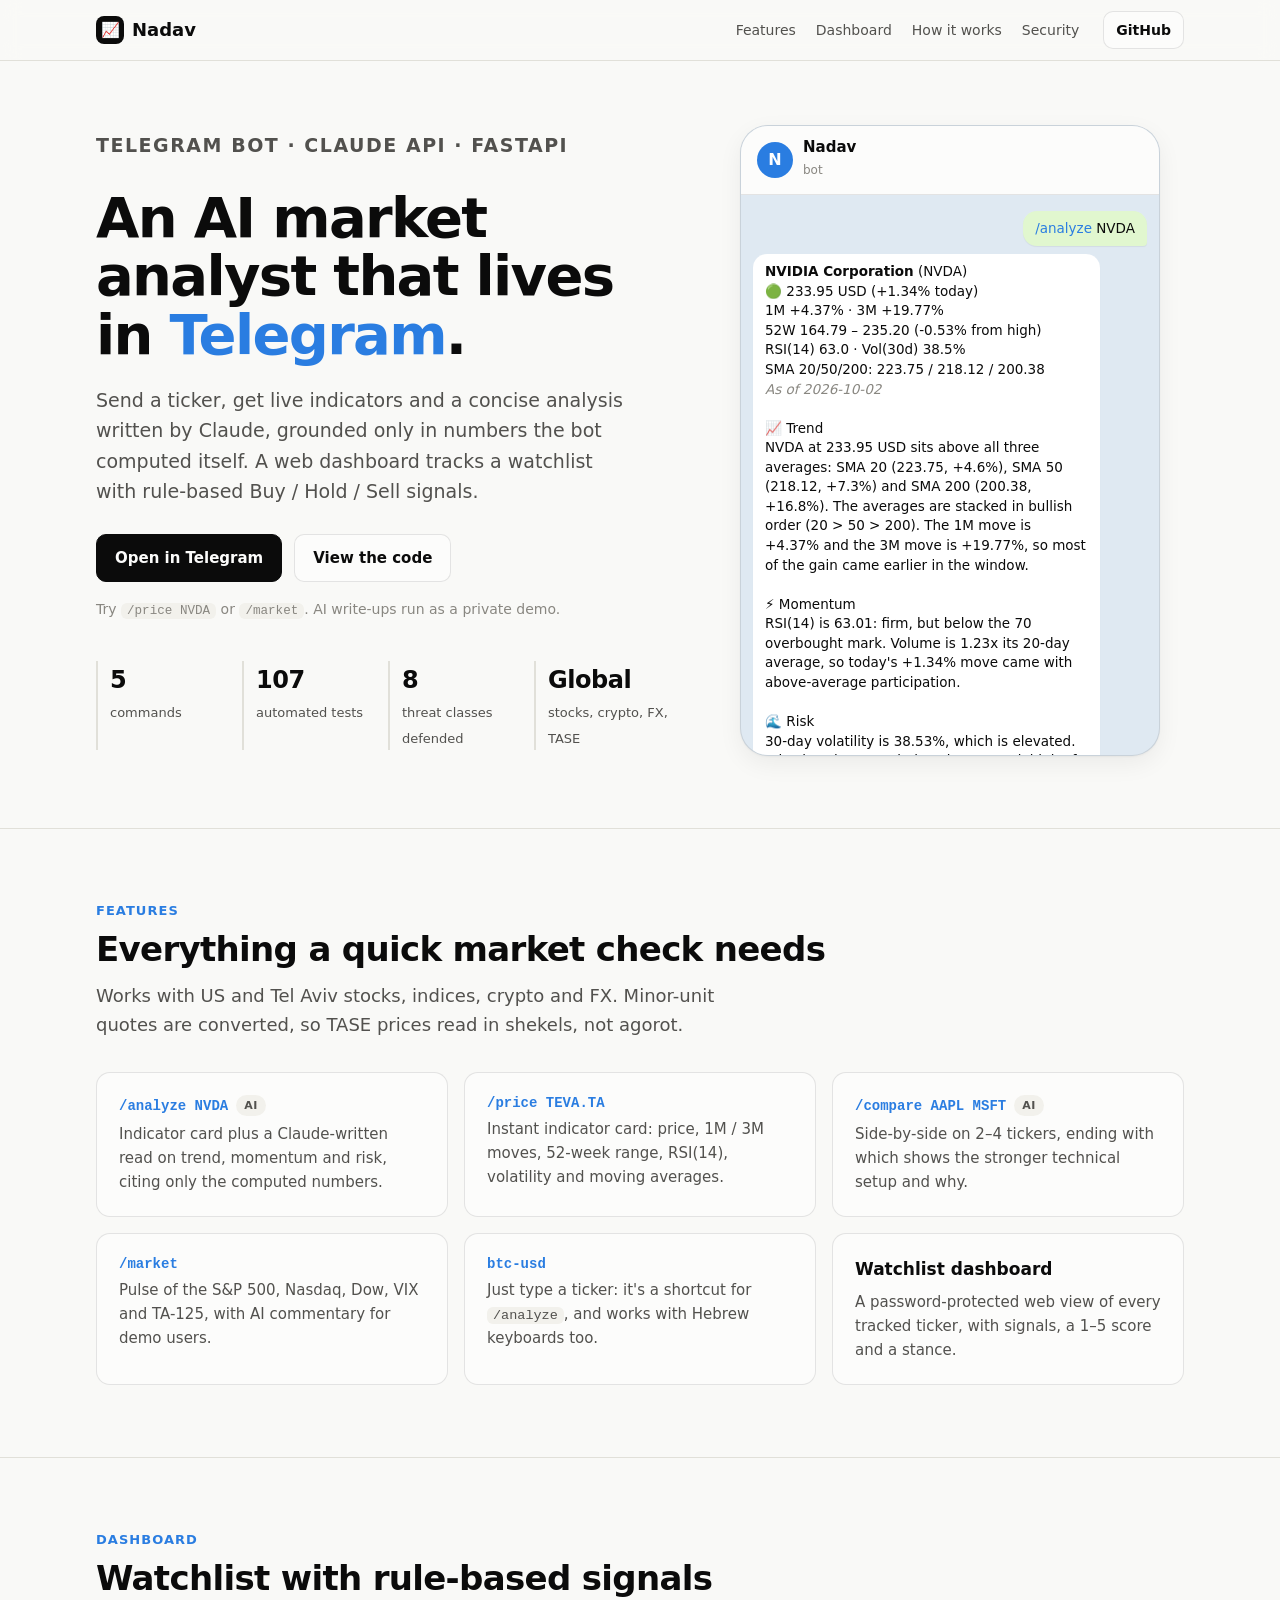
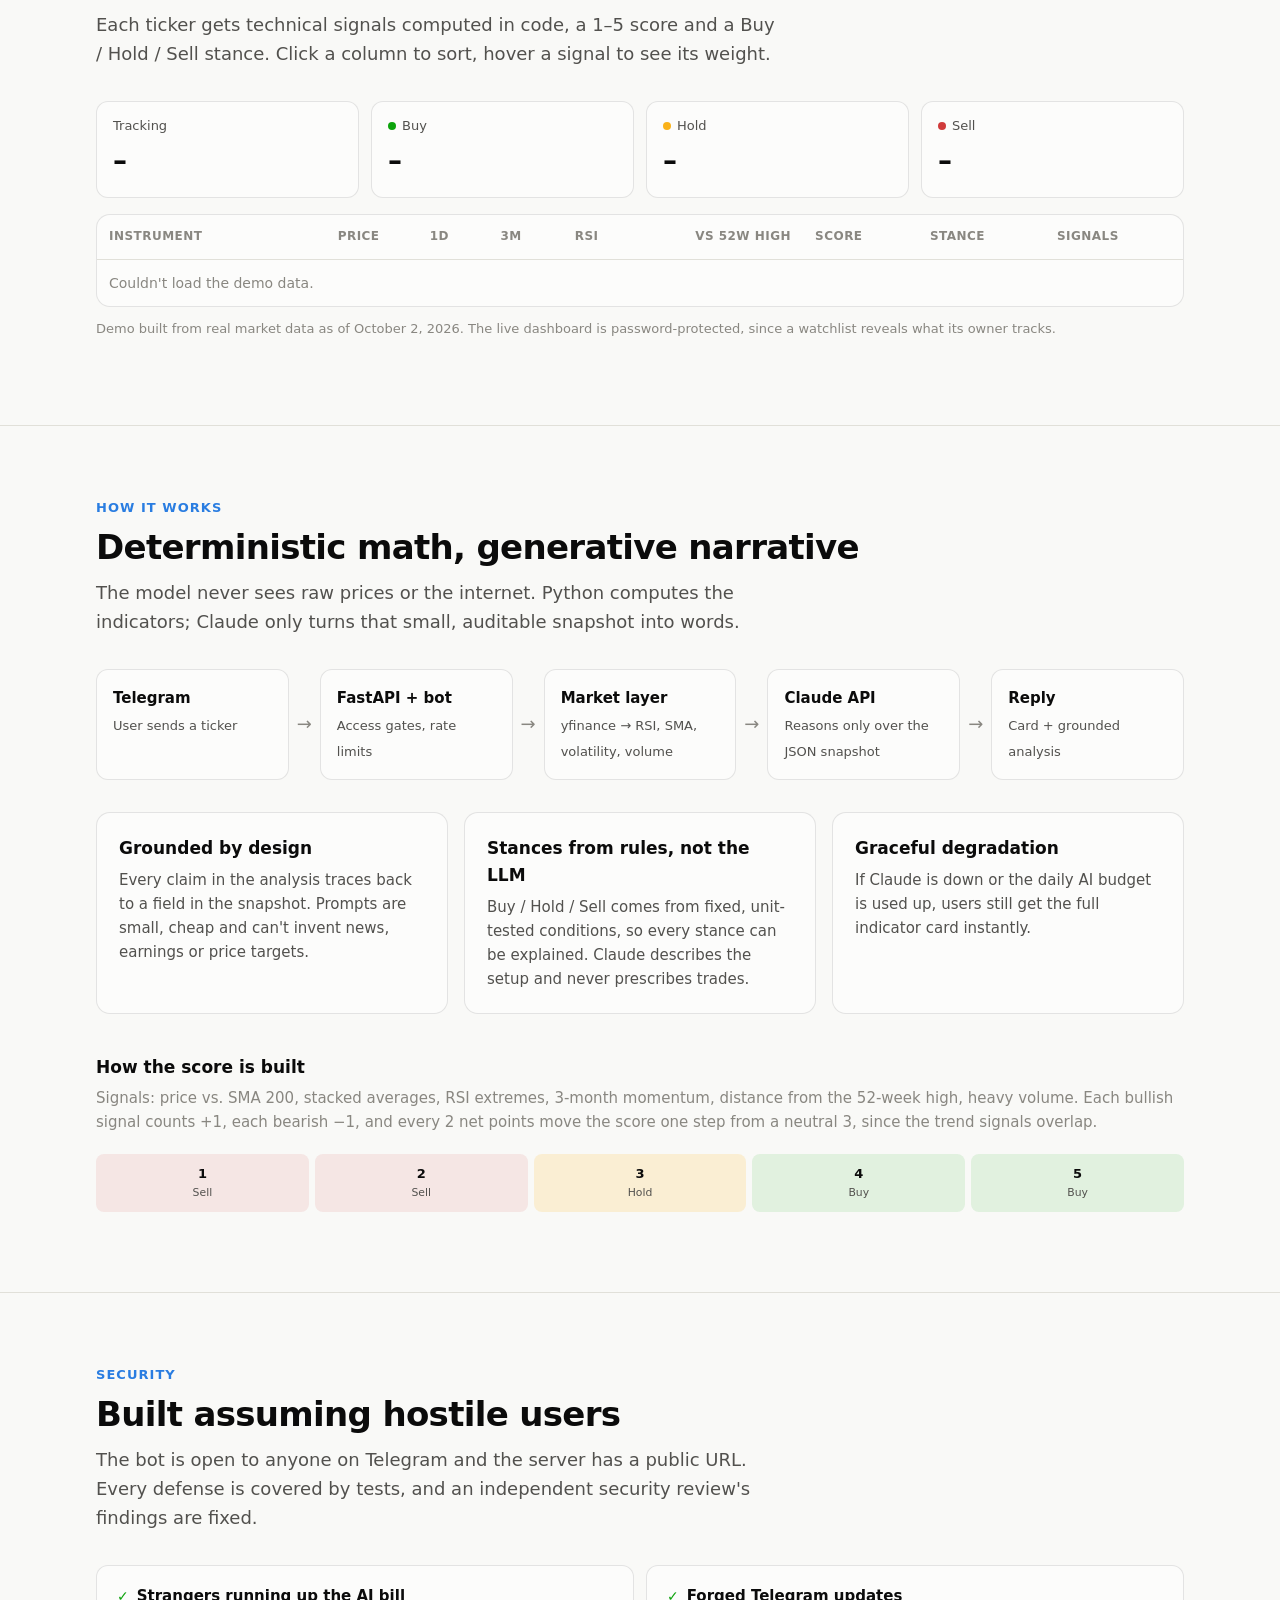
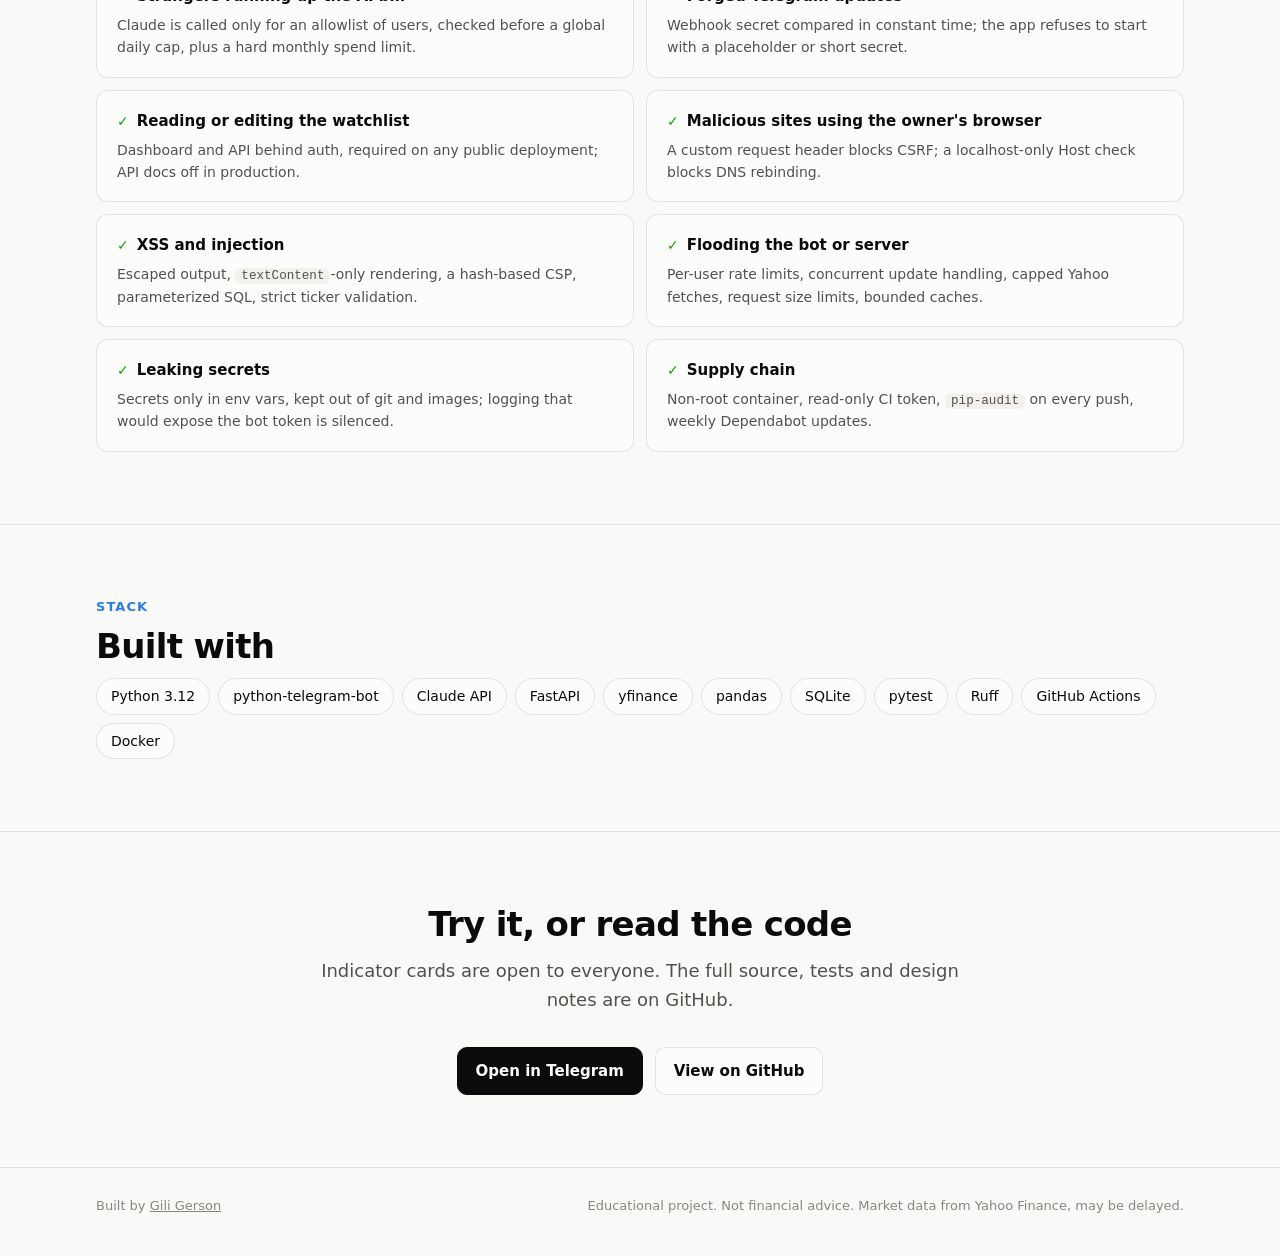
==== site/index.html @ 1cf723af "Add a landing page for Vercel A static one-page site in site/ that presents the bot: what it does, a" ====
<!doctype html>
<html lang="en">
<head>
<meta charset="utf-8">
<meta name="viewport" content="width=device-width, initial-scale=1">
<title>Nadav · AI market analyst in Telegram</title>
<meta name="description" content="A Telegram bot that turns live market data into grounded, Claude-written analysis, with a watchlist dashboard and rule-based technical signals.">
<meta property="og:title" content="Nadav · AI market analyst in Telegram">
<meta property="og:description" content="Live indicators, Claude-written analysis grounded in computed data, and a watchlist dashboard with rule-based signals.">
<meta name="theme-color" content="#0b0b0b">
<link rel="icon" href="data:image/svg+xml,%3Csvg xmlns='http://www.w3.org/2000/svg' viewBox='0 0 32 32'%3E%3Crect width='32' height='32' rx='8' fill='%230b0b0b'/%3E%3Cpath d='M7 21l6-6 4 4 8-9' stroke='%23fff' stroke-width='3' fill='none' stroke-linecap='round' stroke-linejoin='round'/%3E%3C/svg%3E">
<link rel="stylesheet" href="styles.css">
<script src="app.js" defer></script>
</head>
<body>

<nav>
  <div class="wrap">
    <a class="logo" href="#top"><span class="logo-mark" aria-hidden="true">📈</span>Nadav</a>
    <div class="nav-links">
      <a href="#features">Features</a>
      <a href="#dashboard">Dashboard</a>
      <a href="#how">How it works</a>
      <a href="#security">Security</a>
    </div>
    <a class="btn btn-small" href="https://github.com/GiliGerson/nadav-bot">GitHub</a>
  </div>
</nav>

<header class="hero" id="top">
  <div class="wrap">
    <div>
      <p class="eyebrow">Telegram bot · Claude API · FastAPI</p>
      <h1>An AI market analyst that lives in <span>Telegram</span>.</h1>
      <p>Send a ticker, get live indicators and a concise analysis written by Claude, grounded only in numbers the bot computed itself. A web dashboard tracks a watchlist with rule-based Buy / Hold / Sell signals.</p>
      <div class="cta">
        <a class="btn btn-primary" href="https://t.me/NadavFinancialBot">Open in Telegram</a>
        <a class="btn" href="https://github.com/GiliGerson/nadav-bot">View the code</a>
      </div>
      <p class="note">Try <code>/price NVDA</code> or <code>/market</code>. AI write-ups run as a private demo.</p>
      <div class="stats">
        <div class="stat"><b>5</b><span>commands</span></div>
        <div class="stat"><b>107</b><span>automated tests</span></div>
        <div class="stat"><b>8</b><span>threat classes defended</span></div>
        <div class="stat"><b>Global</b><span>stocks, crypto, FX, TASE</span></div>
      </div>
    </div>

    <div class="phone" aria-label="Example conversation with the bot">
      <div class="phone-bar">
        <div class="avatar" aria-hidden="true">N</div>
        <div><b>Nadav</b><small>bot</small></div>
      </div>
      <div class="chat">
        <div class="bubble out"><span class="cmd">/analyze</span> NVDA</div>
        <div class="bubble in"><b>NVIDIA Corporation</b> (NVDA)
🟢 233.95 USD  (+1.34% today)
1M +4.37% · 3M +19.77%
52W 164.79 – 235.20 (-0.53% from high)
RSI(14) 63.0 · Vol(30d) 38.5%
SMA 20/50/200: 223.75 / 218.12 / 200.38
<i>As of 2026-10-02</i>

📈 Trend
NVDA at 233.95 USD sits above all three averages: SMA 20 (223.75, +4.6%), SMA 50 (218.12, +7.3%) and SMA 200 (200.38, +16.8%). The averages are stacked in bullish order (20 &gt; 50 &gt; 200). The 1M move is +4.37% and the 3M move is +19.77%, so most of the gain came earlier in the window.

⚡ Momentum
RSI(14) is 63.01: firm, but below the 70 overbought mark. Volume is 1.23x its 20-day average, so today's +1.34% move came with above-average participation.

🌊 Risk
30-day volatility is 38.53%, which is elevated. Price is only 0.53% below the 52-week high of 235.2 and about 42% above the 52-week low of 164.79.

🧭 Bottom line
A strong, well-supported uptrend trading right at its yearly high, with momentum and volume confirming. Watch the 235.2 52-week high: a close above it on solid volume would extend the trend.

<i>Not financial advice. Data from Yahoo Finance, may be delayed.</i></div>
      </div>
    </div>
  </div>
</header>

<section id="features">
  <div class="wrap">
    <p class="eyebrow">Features</p>
    <h2>Everything a quick market check needs</h2>
    <p class="lede">Works with US and Tel Aviv stocks, indices, crypto and FX. Minor-unit quotes are converted, so TASE prices read in shekels, not agorot.</p>
    <div class="grid">
      <div class="card">
        <h3><span class="cmd">/analyze NVDA</span> <span class="pill">AI</span></h3>
        <p>Indicator card plus a Claude-written read on trend, momentum and risk, citing only the computed numbers.</p>
      </div>
      <div class="card">
        <h3><span class="cmd">/price TEVA.TA</span></h3>
        <p>Instant indicator card: price, 1M / 3M moves, 52-week range, RSI(14), volatility and moving averages.</p>
      </div>
      <div class="card">
        <h3><span class="cmd">/compare AAPL MSFT</span> <span class="pill">AI</span></h3>
        <p>Side-by-side on 2–4 tickers, ending with which shows the stronger technical setup and why.</p>
      </div>
      <div class="card">
        <h3><span class="cmd">/market</span></h3>
        <p>Pulse of the S&amp;P 500, Nasdaq, Dow, VIX and TA-125, with AI commentary for demo users.</p>
      </div>
      <div class="card">
        <h3><span class="cmd">btc-usd</span></h3>
        <p>Just type a ticker: it's a shortcut for <code>/analyze</code>, and works with Hebrew keyboards too.</p>
      </div>
      <div class="card">
        <h3>Watchlist dashboard</h3>
        <p>A password-protected web view of every tracked ticker, with signals, a 1–5 score and a stance.</p>
      </div>
    </div>
  </div>
</section>

<section id="dashboard">
  <div class="wrap">
    <p class="eyebrow">Dashboard</p>
    <h2>Watchlist with rule-based signals</h2>
    <p class="lede">Each ticker gets technical signals computed in code, a 1–5 score and a Buy / Hold / Sell stance. Click a column to sort, hover a signal to see its weight.</p>

    <div class="tiles" aria-label="Summary">
      <div class="tile"><div class="label">Tracking</div><div class="value" id="t-total">–</div></div>
      <div class="tile"><div class="label"><span class="swatch buy"></span>Buy</div><div class="value" id="t-Buy">–</div></div>
      <div class="tile"><div class="label"><span class="swatch hold"></span>Hold</div><div class="value" id="t-Hold">–</div></div>
      <div class="tile"><div class="label"><span class="swatch sell"></span>Sell</div><div class="value" id="t-Sell">–</div></div>
    </div>

    <div class="table-card">
      <div class="scroll">
        <table>
          <thead>
            <tr>
              <th data-sort="name">Instrument<span class="arrow-ind"></span></th>
              <th class="num" data-sort="price">Price<span class="arrow-ind"></span></th>
              <th class="num" data-sort="change_1d_pct">1D<span class="arrow-ind"></span></th>
              <th class="num" data-sort="change_3m_pct">3M<span class="arrow-ind"></span></th>
              <th class="num" data-sort="rsi_14">RSI<span class="arrow-ind"></span></th>
              <th class="num" data-sort="from_52w_high_pct">vs 52W high<span class="arrow-ind"></span></th>
              <th data-sort="score">Score<span class="arrow-ind"></span></th>
              <th data-sort="stance">Stance<span class="arrow-ind"></span></th>
              <th>Signals</th>
            </tr>
          </thead>
          <tbody id="rows"><tr><td colspan="9" class="muted">Loading demo data…</td></tr></tbody>
        </table>
      </div>
    </div>
    <p class="caption">Demo built from real market data as of October 2, 2026. The live dashboard is password-protected, since a watchlist reveals what its owner tracks.</p>
  </div>
</section>

<section id="how">
  <div class="wrap">
    <p class="eyebrow">How it works</p>
    <h2>Deterministic math, generative narrative</h2>
    <p class="lede">The model never sees raw prices or the internet. Python computes the indicators; Claude only turns that small, auditable snapshot into words.</p>

    <div class="flow" aria-label="Request flow">
      <div class="step"><b>Telegram</b><span>User sends a ticker</span></div>
      <div class="arrow" aria-hidden="true">→</div>
      <div class="step"><b>FastAPI + bot</b><span>Access gates, rate limits</span></div>
      <div class="arrow" aria-hidden="true">→</div>
      <div class="step"><b>Market layer</b><span>yfinance → RSI, SMA, volatility, volume</span></div>
      <div class="arrow" aria-hidden="true">→</div>
      <div class="step"><b>Claude API</b><span>Reasons only over the JSON snapshot</span></div>
      <div class="arrow" aria-hidden="true">→</div>
      <div class="step"><b>Reply</b><span>Card + grounded analysis</span></div>
    </div>

    <div class="decisions">
      <div class="card">
        <h3>Grounded by design</h3>
        <p>Every claim in the analysis traces back to a field in the snapshot. Prompts are small, cheap and can't invent news, earnings or price targets.</p>
      </div>
      <div class="card">
        <h3>Stances from rules, not the LLM</h3>
        <p>Buy / Hold / Sell comes from fixed, unit-tested conditions, so every stance can be explained. Claude describes the setup and never prescribes trades.</p>
      </div>
      <div class="card">
        <h3>Graceful degradation</h3>
        <p>If Claude is down or the daily AI budget is used up, users still get the full indicator card instantly.</p>
      </div>
    </div>

    <h3 class="subhead">How the score is built</h3>
    <p class="subtext">Signals: price vs. SMA 200, stacked averages, RSI extremes, 3-month momentum, distance from the 52-week high, heavy volume. Each bullish signal counts +1, each bearish −1, and every 2 net points move the score one step from a neutral 3, since the trend signals overlap.</p>
    <div class="scale">
      <div class="stance-Sell">1<small>Sell</small></div>
      <div class="stance-Sell">2<small>Sell</small></div>
      <div class="stance-Hold">3<small>Hold</small></div>
      <div class="stance-Buy">4<small>Buy</small></div>
      <div class="stance-Buy">5<small>Buy</small></div>
    </div>
  </div>
</section>

<section id="security">
  <div class="wrap">
    <p class="eyebrow">Security</p>
    <h2>Built assuming hostile users</h2>
    <p class="lede">The bot is open to anyone on Telegram and the server has a public URL. Every defense is covered by tests, and an independent security review's findings are fixed.</p>
    <div class="threats">
      <div class="threat"><h3><span class="ico">✓</span>Strangers running up the AI bill</h3><p>Claude is called only for an allowlist of users, checked before a global daily cap, plus a hard monthly spend limit.</p></div>
      <div class="threat"><h3><span class="ico">✓</span>Forged Telegram updates</h3><p>Webhook secret compared in constant time; the app refuses to start with a placeholder or short secret.</p></div>
      <div class="threat"><h3><span class="ico">✓</span>Reading or editing the watchlist</h3><p>Dashboard and API behind auth, required on any public deployment; API docs off in production.</p></div>
      <div class="threat"><h3><span class="ico">✓</span>Malicious sites using the owner's browser</h3><p>A custom request header blocks CSRF; a localhost-only Host check blocks DNS rebinding.</p></div>
      <div class="threat"><h3><span class="ico">✓</span>XSS and injection</h3><p>Escaped output, <code>textContent</code>-only rendering, a hash-based CSP, parameterized SQL, strict ticker validation.</p></div>
      <div class="threat"><h3><span class="ico">✓</span>Flooding the bot or server</h3><p>Per-user rate limits, concurrent update handling, capped Yahoo fetches, request size limits, bounded caches.</p></div>
      <div class="threat"><h3><span class="ico">✓</span>Leaking secrets</h3><p>Secrets only in env vars, kept out of git and images; logging that would expose the bot token is silenced.</p></div>
      <div class="threat"><h3><span class="ico">✓</span>Supply chain</h3><p>Non-root container, read-only CI token, <code>pip-audit</code> on every push, weekly Dependabot updates.</p></div>
    </div>
  </div>
</section>

<section id="stack">
  <div class="wrap">
    <p class="eyebrow">Stack</p>
    <h2>Built with</h2>
    <div class="stack">
      <span>Python 3.12</span><span>python-telegram-bot</span><span>Claude API</span><span>FastAPI</span>
      <span>yfinance</span><span>pandas</span><span>SQLite</span><span>pytest</span><span>Ruff</span>
      <span>GitHub Actions</span><span>Docker</span>
    </div>
  </div>
</section>

<section class="closing">
  <div class="wrap">
    <h2>Try it, or read the code</h2>
    <p class="lede centered">Indicator cards are open to everyone. The full source, tests and design notes are on GitHub.</p>
    <div class="cta">
      <a class="btn btn-primary" href="https://t.me/NadavFinancialBot">Open in Telegram</a>
      <a class="btn" href="https://github.com/GiliGerson/nadav-bot">View on GitHub</a>
    </div>
  </div>
</section>

<footer>
  <div class="wrap">
    <span>Built by <a href="https://github.com/GiliGerson">Gili Gerson</a></span>
    <span>Educational project. Not financial advice. Market data from Yahoo Finance, may be delayed.</span>
  </div>
</footer>

</body>
</html>
---- site/styles.css ----
:root {
  --page: #f9f9f7;
  --surface: #fcfcfb;
  --surface-2: #f2f1ec;
  --ink: #0b0b0b;
  --ink-2: #52514e;
  --muted: #898781;
  --grid: #e1e0d9;
  --border: rgba(11, 11, 11, 0.10);
  --accent: #0b0b0b;
  --accent-ink: #fcfcfb;
  --brand: #2a7de1;
  --up: #006300;
  --down: #b42e2e;
  --good: #0ca30c;
  --warning: #fab219;
  --critical: #d03b3b;
  --good-wash: rgba(12, 163, 12, 0.10);
  --warning-wash: rgba(250, 178, 25, 0.16);
  --critical-wash: rgba(208, 59, 59, 0.10);
  --row-hover: rgba(11, 11, 11, 0.03);
  --chat-bg: #dfe9f2;
  --bubble-in: #ffffff;
  --bubble-out: #e1f7cf;
  --shadow: 0 1px 2px rgba(11, 11, 11, 0.04), 0 8px 24px rgba(11, 11, 11, 0.06);
  color-scheme: light;
}
@media (prefers-color-scheme: dark) {
  :root:not([data-theme="light"]) {
    --page: #0d0d0d; --surface: #1a1a19; --surface-2: #222220; --ink: #ffffff; --ink-2: #c3c2b7;
    --muted: #898781; --grid: #2c2c2a; --border: rgba(255, 255, 255, 0.10); --accent: #ffffff;
    --accent-ink: #0d0d0d; --brand: #5aa2f0; --up: #0ca30c; --down: #e86464;
    --good-wash: rgba(12, 163, 12, 0.16); --warning-wash: rgba(250, 178, 25, 0.14);
    --critical-wash: rgba(208, 59, 59, 0.18); --row-hover: rgba(255, 255, 255, 0.03);
    --chat-bg: #0f1a24; --bubble-in: #1d2733; --bubble-out: #2b5278;
    --shadow: 0 1px 2px rgba(0, 0, 0, 0.3), 0 8px 24px rgba(0, 0, 0, 0.35);
    color-scheme: dark;
  }
}
:root[data-theme="dark"] {
  --page: #0d0d0d; --surface: #1a1a19; --surface-2: #222220; --ink: #ffffff; --ink-2: #c3c2b7;
  --muted: #898781; --grid: #2c2c2a; --border: rgba(255, 255, 255, 0.10); --accent: #ffffff;
  --accent-ink: #0d0d0d; --brand: #5aa2f0; --up: #0ca30c; --down: #e86464;
  --good-wash: rgba(12, 163, 12, 0.16); --warning-wash: rgba(250, 178, 25, 0.14);
  --critical-wash: rgba(208, 59, 59, 0.18); --row-hover: rgba(255, 255, 255, 0.03);
  --chat-bg: #0f1a24; --bubble-in: #1d2733; --bubble-out: #2b5278;
  --shadow: 0 1px 2px rgba(0, 0, 0, 0.3), 0 8px 24px rgba(0, 0, 0, 0.35);
  color-scheme: dark;
}

* { box-sizing: border-box; }
html { scroll-behavior: smooth; scroll-padding-top: 72px; }
body {
  margin: 0; background: var(--page); color: var(--ink);
  font: 16px/1.6 system-ui, -apple-system, "Segoe UI", sans-serif;
  -webkit-font-smoothing: antialiased;
}
a { color: inherit; }
code { font: 0.9em ui-monospace, "SF Mono", Menlo, monospace; background: var(--surface-2); padding: 1px 6px; border-radius: 6px; }
.wrap { max-width: 1120px; margin: 0 auto; padding: 0 16px; }
section { padding: 72px 0; border-top: 1px solid var(--grid); }
.eyebrow { font-size: 13px; font-weight: 600; letter-spacing: 0.08em; text-transform: uppercase; color: var(--brand); margin: 0 0 8px; }
h2 { font-size: clamp(26px, 4vw, 34px); line-height: 1.2; letter-spacing: -0.02em; margin: 0 0 12px; }
.lede { color: var(--ink-2); max-width: 680px; margin: 0 0 32px; font-size: 18px; }

/* --- Nav ------------------------------------------------------------------ */
nav {
  position: sticky; top: 0; z-index: 10; background: color-mix(in srgb, var(--page) 85%, transparent);
  backdrop-filter: blur(10px); border-bottom: 1px solid var(--grid);
}
nav .wrap { display: flex; align-items: center; gap: 24px; height: 60px; }
.logo { display: flex; align-items: center; gap: 8px; font-weight: 700; text-decoration: none; font-size: 18px; }
.logo-mark {
  width: 28px; height: 28px; border-radius: 8px; background: var(--accent); color: var(--accent-ink);
  display: grid; place-items: center; font-size: 15px;
}
.nav-links { display: flex; gap: 20px; margin-left: auto; font-size: 14px; }
.nav-links a { text-decoration: none; color: var(--ink-2); }
.nav-links a:hover { color: var(--ink); }

.btn {
  display: inline-flex; align-items: center; gap: 8px; border-radius: 10px; padding: 11px 18px;
  font-weight: 600; font-size: 15px; text-decoration: none; border: 1px solid var(--border);
  background: var(--surface); color: var(--ink); cursor: pointer; font-family: inherit;
}
.btn:hover { background: var(--row-hover); }
.btn-primary { background: var(--accent); color: var(--accent-ink); border-color: var(--accent); }
.btn-primary:hover { opacity: 0.88; background: var(--accent); }
.btn-small { padding: 7px 12px; font-size: 14px; }

/* --- Hero ----------------------------------------------------------------- */
.hero { padding: 64px 0 72px; border-top: none; }
.hero .wrap { display: grid; grid-template-columns: 1.1fr 0.9fr; gap: 48px; align-items: center; }
.hero h1 { font-size: clamp(36px, 6vw, 56px); line-height: 1.05; letter-spacing: -0.03em; margin: 0 0 20px; }
.hero h1 span { color: var(--brand); }
.hero p { font-size: 19px; color: var(--ink-2); margin: 0 0 28px; max-width: 540px; }
.cta { display: flex; flex-wrap: wrap; gap: 12px; }
.hero .note { font-size: 14px; color: var(--muted); margin: 16px 0 0; }

.stats { display: grid; grid-template-columns: repeat(4, minmax(0, 1fr)); gap: 12px; margin-top: 40px; }
.stat { border-left: 2px solid var(--grid); padding-left: 12px; }
.stat b { display: block; font-size: 24px; letter-spacing: -0.02em; }
.stat span { font-size: 13px; color: var(--ink-2); }

/* --- Telegram chat mock ---------------------------------------------------- */
.phone {
  background: var(--chat-bg); border-radius: 28px; border: 1px solid var(--border); box-shadow: var(--shadow);
  overflow: hidden; max-width: 420px; justify-self: center; width: 100%;
}
.phone-bar { display: flex; align-items: center; gap: 10px; padding: 12px 16px; background: var(--surface); border-bottom: 1px solid var(--border); }
.avatar { width: 36px; height: 36px; border-radius: 50%; background: var(--brand); color: #fff; display: grid; place-items: center; font-weight: 700; }
.phone-bar b { display: block; font-size: 15px; line-height: 1.2; }
.phone-bar small { color: var(--muted); font-size: 12px; }
.chat { padding: 16px 12px; display: flex; flex-direction: column; gap: 8px; max-height: 560px; overflow-y: auto; }
.bubble {
  max-width: 88%; padding: 8px 12px; border-radius: 14px; font-size: 13.5px; line-height: 1.45;
  white-space: pre-line; box-shadow: 0 1px 1px rgba(0, 0, 0, 0.06);
}
.bubble.out { align-self: flex-end; background: var(--bubble-out); border-bottom-right-radius: 4px; }
.bubble.in { align-self: flex-start; background: var(--bubble-in); border-bottom-left-radius: 4px; }
.bubble .cmd { color: var(--brand); }
.bubble i { color: var(--muted); }

/* --- Feature cards --------------------------------------------------------- */
.grid { display: grid; grid-template-columns: repeat(3, minmax(0, 1fr)); gap: 16px; }
.card { background: var(--surface); border: 1px solid var(--border); border-radius: 14px; padding: 22px; }
.card h3 { margin: 0 0 6px; font-size: 17px; display: flex; align-items: center; gap: 8px; }
.card p { margin: 0; color: var(--ink-2); font-size: 15px; }
.card .cmd { font: 600 14px ui-monospace, "SF Mono", Menlo, monospace; color: var(--brand); }
.pill { font-size: 11px; font-weight: 600; padding: 2px 8px; border-radius: 999px; background: var(--surface-2); color: var(--ink-2); text-transform: uppercase; letter-spacing: 0.04em; }

/* --- Dashboard demo -------------------------------------------------------- */
.tiles { display: grid; grid-template-columns: repeat(4, minmax(0, 1fr)); gap: 12px; margin-bottom: 16px; }
.tile { background: var(--surface); border: 1px solid var(--border); border-radius: 12px; padding: 14px 16px; }
.tile .label { display: flex; align-items: center; gap: 6px; color: var(--ink-2); font-size: 13px; }
.tile .value { font-size: 28px; font-weight: 650; margin-top: 2px; }
.swatch { width: 8px; height: 8px; border-radius: 50%; }
.swatch.buy { background: var(--good); }
.swatch.hold { background: var(--warning); }
.swatch.sell { background: var(--critical); }

.table-card { background: var(--surface); border: 1px solid var(--border); border-radius: 14px; overflow: hidden; }
.scroll { overflow-x: auto; }
table { width: 100%; border-collapse: collapse; min-width: 900px; font-size: 14px; }
th, td { padding: 12px; text-align: left; border-bottom: 1px solid var(--grid); vertical-align: middle; }
tbody tr:last-child td { border-bottom: none; }
tbody tr:hover { background: var(--row-hover); }
th { font-size: 12px; font-weight: 600; color: var(--muted); text-transform: uppercase; letter-spacing: 0.04em; white-space: nowrap; user-select: none; }
th[data-sort] { cursor: pointer; }
th[data-sort]:hover { color: var(--ink); }
.num { text-align: right; font-variant-numeric: tabular-nums; white-space: nowrap; }
.name { font-weight: 600; }
.ticker { color: var(--muted); font-size: 12px; }
.up { color: var(--up); }
.down { color: var(--down); }
.muted { color: var(--muted); }
.stance { display: inline-flex; align-items: center; gap: 6px; padding: 3px 10px 3px 8px; border-radius: 999px; font-weight: 600; font-size: 13px; white-space: nowrap; }
.stance .dot { width: 8px; height: 8px; border-radius: 50%; }
.stance-Buy { background: var(--good-wash); } .stance-Buy .dot { background: var(--good); }
.stance-Hold { background: var(--warning-wash); } .stance-Hold .dot { background: var(--warning); }
.stance-Sell { background: var(--critical-wash); } .stance-Sell .dot { background: var(--critical); }
.meter { display: inline-flex; gap: 2px; vertical-align: middle; margin-right: 6px; }
.meter i { width: 6px; height: 14px; border-radius: 2px; background: var(--grid); }
.meter i.on { background: var(--ink-2); }
.chips { display: flex; flex-wrap: wrap; gap: 4px; }
.chip { font-size: 12px; padding: 2px 8px; border-radius: 6px; border: 1px solid var(--border); color: var(--ink-2); white-space: nowrap; }
.chip b { font-weight: 600; margin-right: 3px; }
.caption { font-size: 13px; color: var(--muted); margin-top: 12px; }

/* --- How it works ---------------------------------------------------------- */
.flow { display: flex; align-items: stretch; gap: 0; margin-bottom: 32px; flex-wrap: wrap; }
.step { flex: 1 1 160px; background: var(--surface); border: 1px solid var(--border); border-radius: 12px; padding: 16px; }
.step b { display: block; font-size: 15px; margin-bottom: 2px; }
.step span { font-size: 13px; color: var(--ink-2); }
.arrow { display: grid; place-items: center; color: var(--muted); padding: 0 8px; font-size: 18px; }
.decisions { display: grid; grid-template-columns: repeat(3, minmax(0, 1fr)); gap: 16px; }

.scale { display: grid; grid-template-columns: repeat(5, minmax(0, 1fr)); gap: 6px; margin: 20px 0 8px; }
.scale div { border-radius: 8px; padding: 10px; text-align: center; font-size: 13px; font-weight: 600; }
.scale small { display: block; font-weight: 400; color: var(--ink-2); }

/* --- Security ------------------------------------------------------------- */
.threats { display: grid; grid-template-columns: repeat(2, minmax(0, 1fr)); gap: 12px; }
.threat { background: var(--surface); border: 1px solid var(--border); border-radius: 12px; padding: 18px 20px; }
.threat h3 { margin: 0 0 6px; font-size: 15px; display: flex; gap: 8px; align-items: baseline; }
.threat h3 .ico { color: var(--good); font-size: 14px; }
.threat p { margin: 0; color: var(--ink-2); font-size: 14px; }

/* --- Stack ------------------------------------------------------------------ */
.stack { display: flex; flex-wrap: wrap; gap: 8px; }
.stack span { border: 1px solid var(--border); background: var(--surface); border-radius: 999px; padding: 6px 14px; font-size: 14px; }

.closing { text-align: center; }
.centered { margin-left: auto; margin-right: auto; }
.subhead { margin: 40px 0 4px; font-size: 17px; }
.subtext { margin: 0; font-size: 15px; color: var(--muted); }
.closing .cta { justify-content: center; }
footer { border-top: 1px solid var(--grid); padding: 28px 0 40px; color: var(--muted); font-size: 13px; }
footer .wrap { display: flex; flex-wrap: wrap; justify-content: space-between; gap: 12px; }

@media (max-width: 900px) {
  .hero .wrap { grid-template-columns: 1fr; }
  .grid, .decisions { grid-template-columns: 1fr 1fr; }
  .threats { grid-template-columns: 1fr; }
  .nav-links { display: none; }
  nav .btn { margin-left: auto; }
}
@media (max-width: 600px) {
  section { padding: 56px 0; }
  .grid, .decisions { grid-template-columns: 1fr; }
  .tiles, .stats { grid-template-columns: repeat(2, minmax(0, 1fr)); }
  .arrow { transform: rotate(90deg); width: 100%; padding: 4px 0; }
  .step { flex-basis: 100%; }
  .scale { grid-template-columns: repeat(5, minmax(0, 1fr)); }
  .scale div { padding: 8px 2px; font-size: 12px; }
}
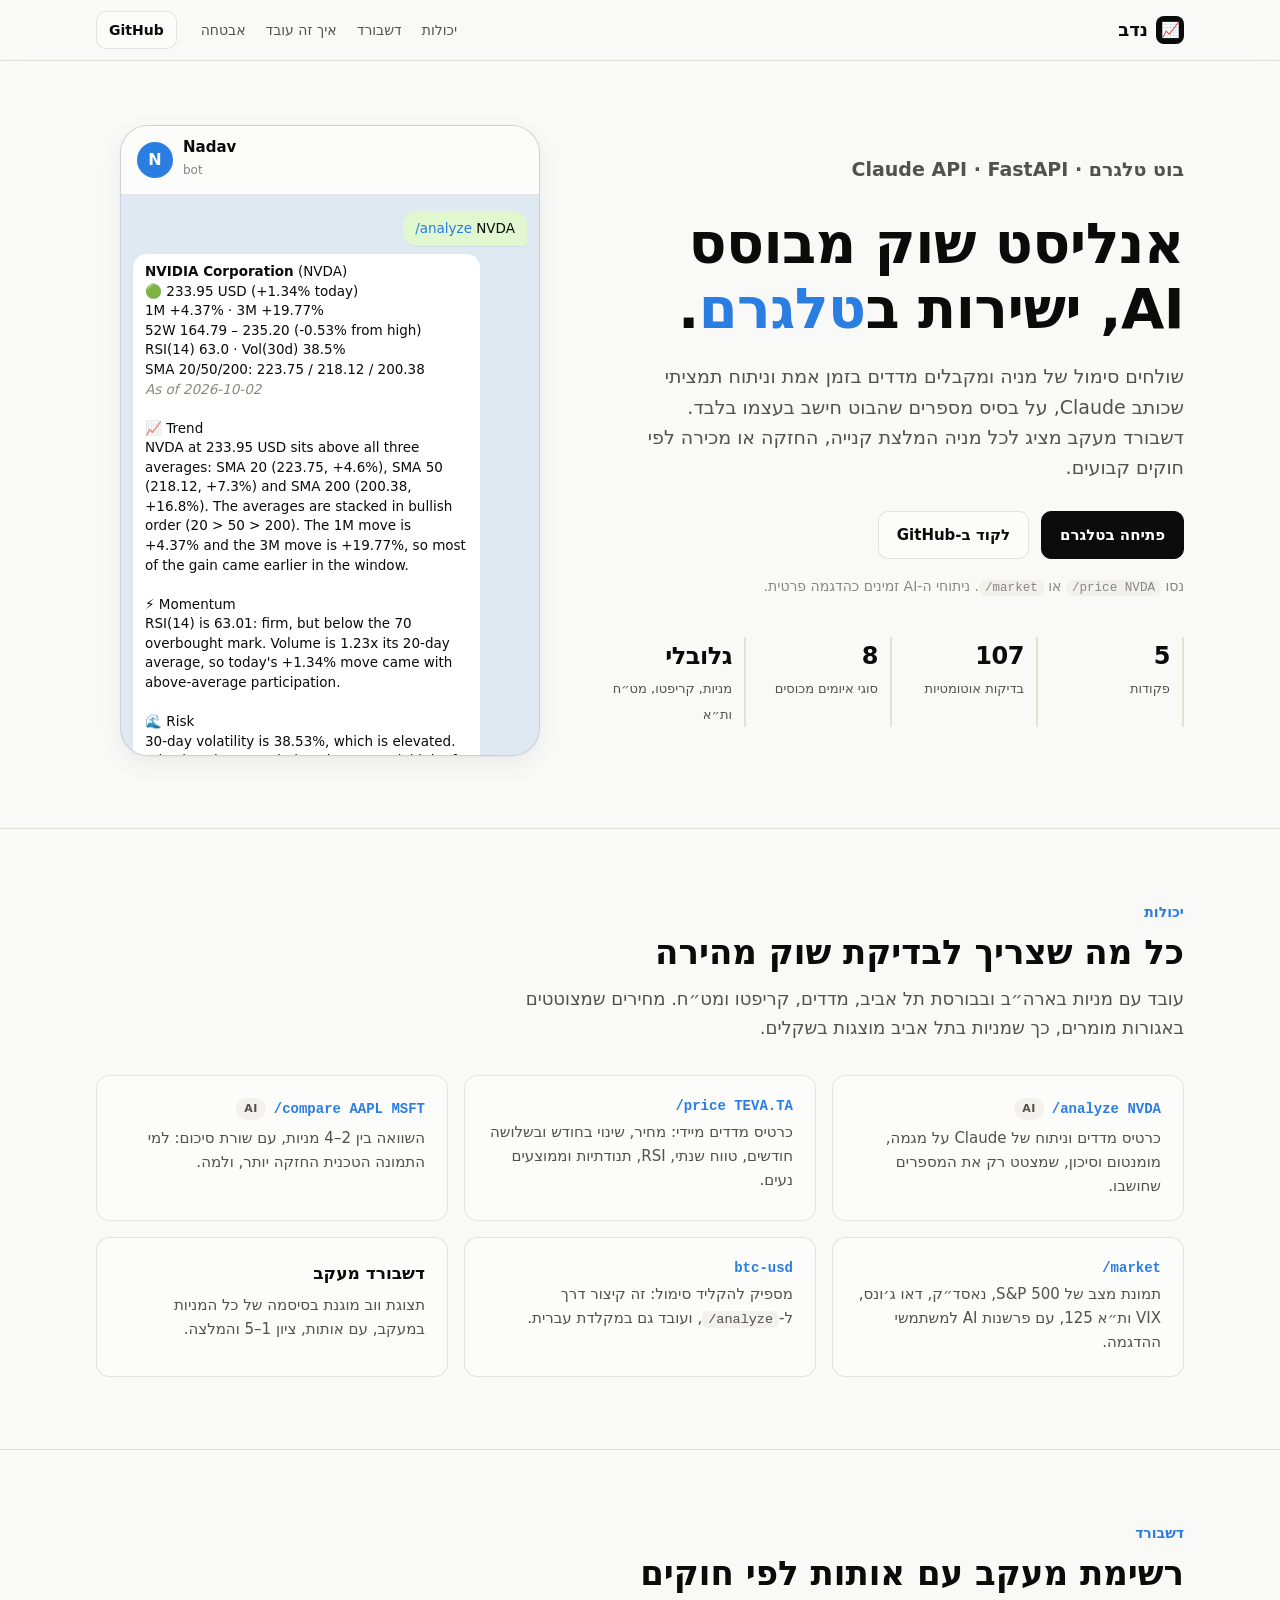
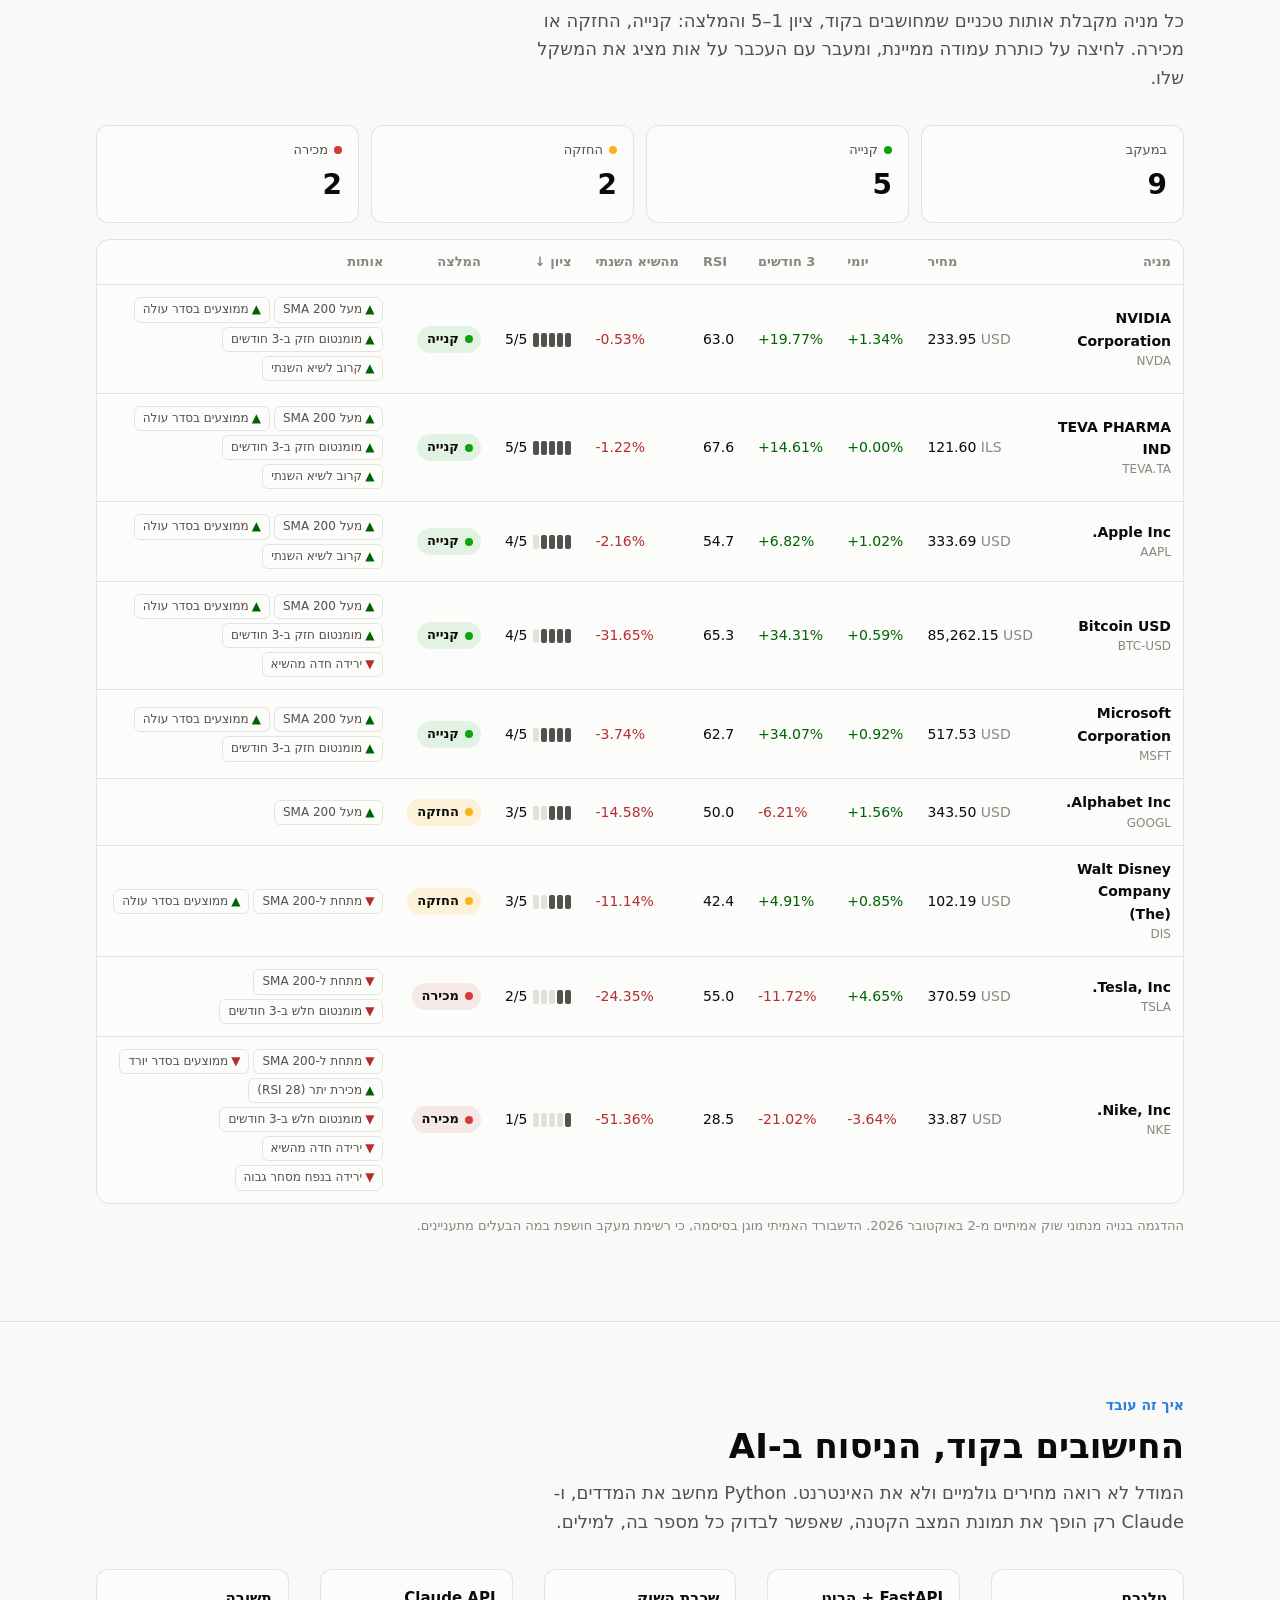
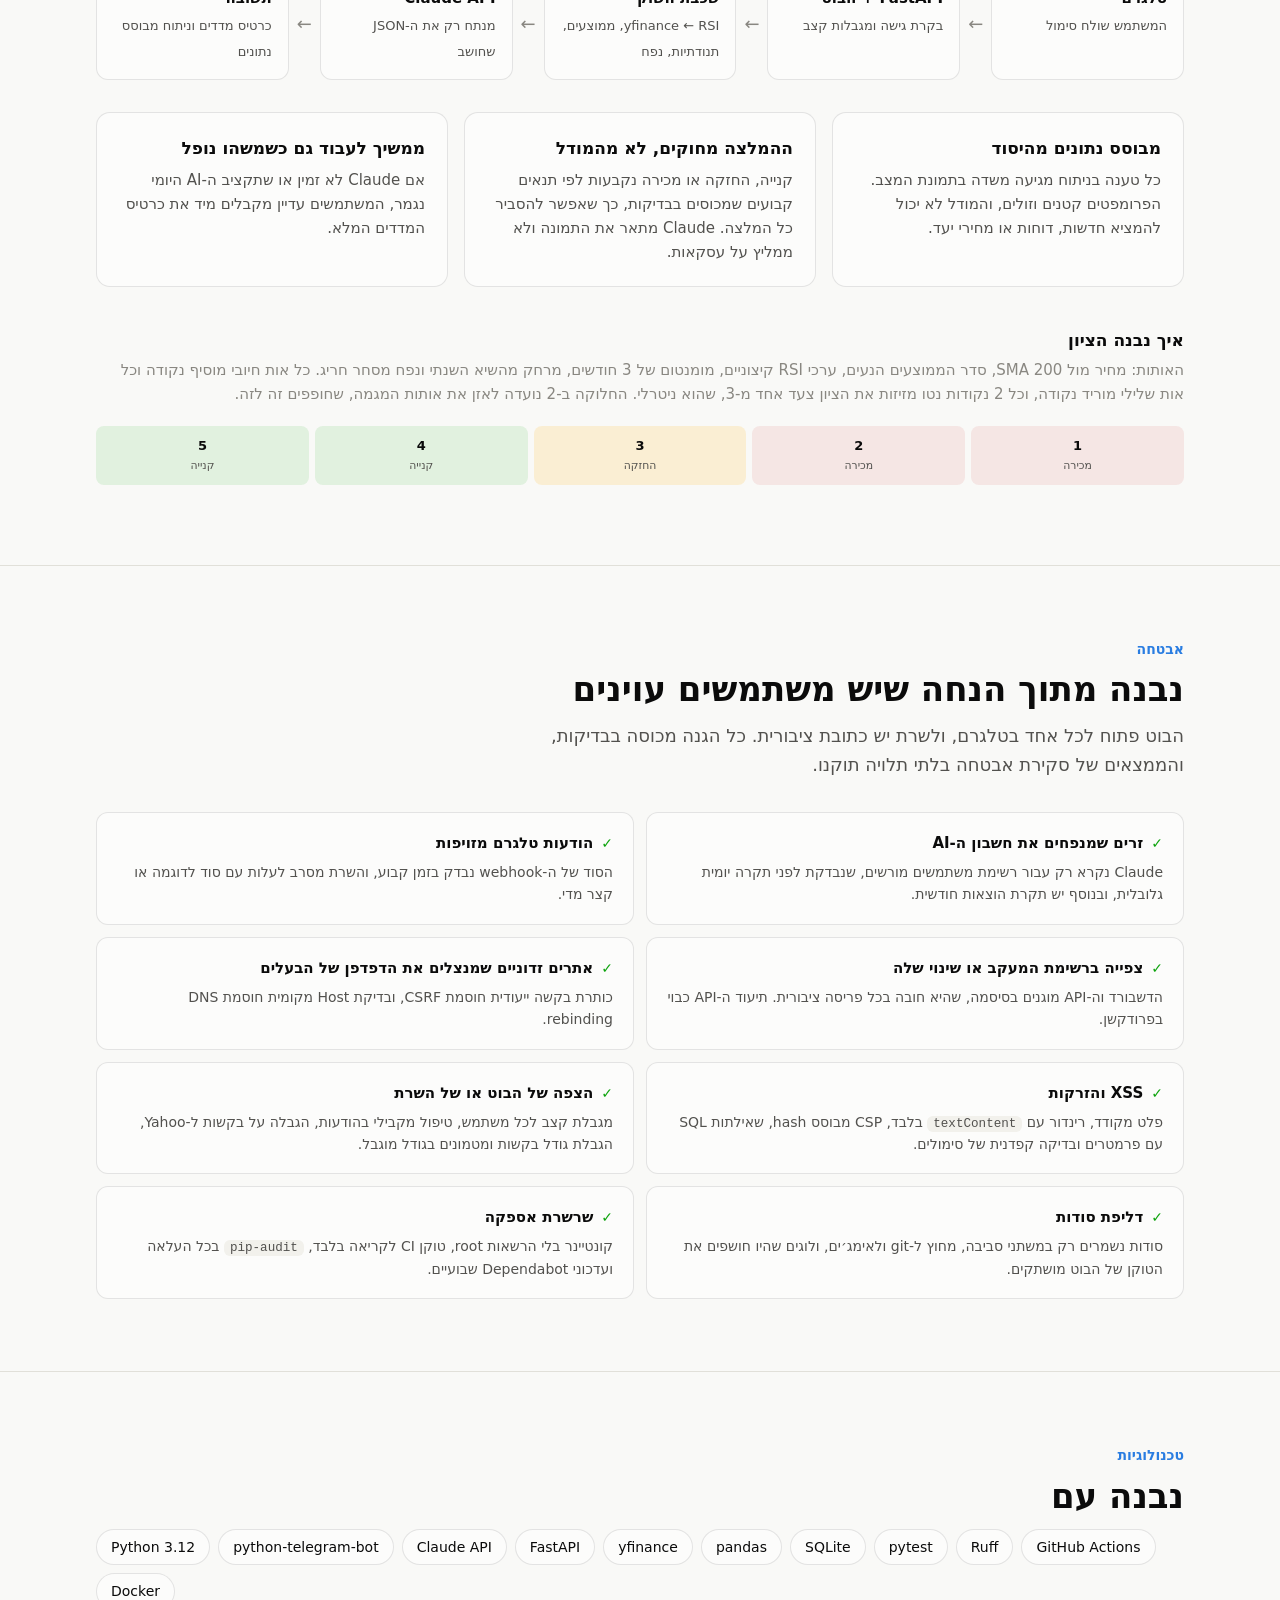
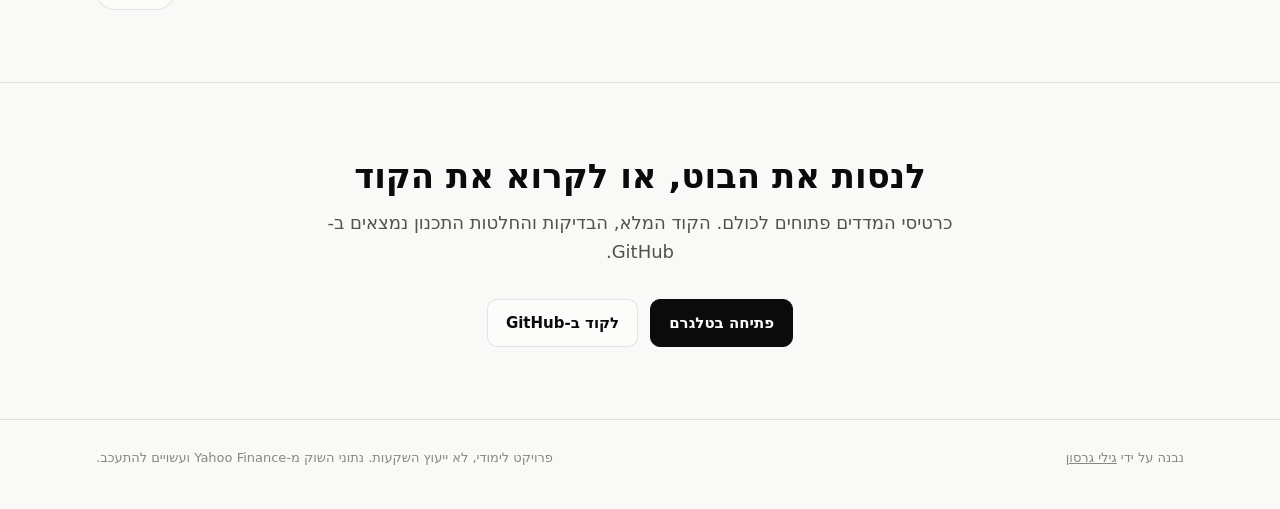
==== commit b8d9efb4: "Translate the landing page to Hebrew The page is now Hebrew and right-to-left (lang="he" dir="rtl"):" ====
--- a/site/index.html
+++ b/site/index.html
@@ -1,12 +1,13 @@
 <!doctype html>
-<html lang="en">
+<html lang="he" dir="rtl">
 <head>
 <meta charset="utf-8">
 <meta name="viewport" content="width=device-width, initial-scale=1">
-<title>Nadav · AI market analyst in Telegram</title>
-<meta name="description" content="A Telegram bot that turns live market data into grounded, Claude-written analysis, with a watchlist dashboard and rule-based technical signals.">
-<meta property="og:title" content="Nadav · AI market analyst in Telegram">
-<meta property="og:description" content="Live indicators, Claude-written analysis grounded in computed data, and a watchlist dashboard with rule-based signals.">
+<title>נדב · אנליסט שוק מבוסס AI בטלגרם</title>
+<meta name="description" content="בוט טלגרם שהופך נתוני שוק בזמן אמת לניתוח של Claude שמבוסס על נתונים מחושבים, עם דשבורד מעקב ואותות טכניים לפי חוקים.">
+<meta property="og:title" content="נדב · אנליסט שוק מבוסס AI בטלגרם">
+<meta property="og:description" content="מדדים בזמן אמת, ניתוח של Claude שמבוסס על נתונים מחושבים, ודשבורד מעקב עם אותות לפי חוקים.">
+<meta property="og:locale" content="he_IL">
 <meta name="theme-color" content="#0b0b0b">
 <link rel="icon" href="data:image/svg+xml,%3Csvg xmlns='http://www.w3.org/2000/svg' viewBox='0 0 32 32'%3E%3Crect width='32' height='32' rx='8' fill='%230b0b0b'/%3E%3Cpath d='M7 21l6-6 4 4 8-9' stroke='%23fff' stroke-width='3' fill='none' stroke-linecap='round' stroke-linejoin='round'/%3E%3C/svg%3E">
 <link rel="stylesheet" href="styles.css">
@@ -16,12 +17,12 @@
 
 <nav>
   <div class="wrap">
-    <a class="logo" href="#top"><span class="logo-mark" aria-hidden="true">📈</span>Nadav</a>
+    <a class="logo" href="#top"><span class="logo-mark" aria-hidden="true">📈</span>נדב</a>
     <div class="nav-links">
-      <a href="#features">Features</a>
-      <a href="#dashboard">Dashboard</a>
-      <a href="#how">How it works</a>
-      <a href="#security">Security</a>
+      <a href="#features">יכולות</a>
+      <a href="#dashboard">דשבורד</a>
+      <a href="#how">איך זה עובד</a>
+      <a href="#security">אבטחה</a>
     </div>
     <a class="btn btn-small" href="https://github.com/GiliGerson/nadav-bot">GitHub</a>
   </div>
@@ -30,23 +31,23 @@
 <header class="hero" id="top">
   <div class="wrap">
     <div>
-      <p class="eyebrow">Telegram bot · Claude API · FastAPI</p>
-      <h1>An AI market analyst that lives in <span>Telegram</span>.</h1>
-      <p>Send a ticker, get live indicators and a concise analysis written by Claude, grounded only in numbers the bot computed itself. A web dashboard tracks a watchlist with rule-based Buy / Hold / Sell signals.</p>
+      <p class="eyebrow">בוט טלגרם · Claude API · FastAPI</p>
+      <h1>אנליסט שוק מבוסס AI, ישירות ב<span>טלגרם</span>.</h1>
+      <p>שולחים סימול של מניה ומקבלים מדדים בזמן אמת וניתוח תמציתי שכותב Claude, על בסיס מספרים שהבוט חישב בעצמו בלבד. דשבורד מעקב מציג לכל מניה המלצת קנייה, החזקה או מכירה לפי חוקים קבועים.</p>
       <div class="cta">
-        <a class="btn btn-primary" href="https://t.me/NadavFinancialBot">Open in Telegram</a>
-        <a class="btn" href="https://github.com/GiliGerson/nadav-bot">View the code</a>
-      </div>
-      <p class="note">Try <code>/price NVDA</code> or <code>/market</code>. AI write-ups run as a private demo.</p>
+        <a class="btn btn-primary" href="https://t.me/NadavFinancialBot">פתיחה בטלגרם</a>
+        <a class="btn" href="https://github.com/GiliGerson/nadav-bot">לקוד ב-GitHub</a>
+      </div>
+      <p class="note">נסו <code>/price NVDA</code> או <code>/market</code>. ניתוחי ה-AI זמינים כהדגמה פרטית.</p>
       <div class="stats">
-        <div class="stat"><b>5</b><span>commands</span></div>
-        <div class="stat"><b>107</b><span>automated tests</span></div>
-        <div class="stat"><b>8</b><span>threat classes defended</span></div>
-        <div class="stat"><b>Global</b><span>stocks, crypto, FX, TASE</span></div>
-      </div>
-    </div>
-
-    <div class="phone" aria-label="Example conversation with the bot">
+        <div class="stat"><b>5</b><span>פקודות</span></div>
+        <div class="stat"><b>107</b><span>בדיקות אוטומטיות</span></div>
+        <div class="stat"><b>8</b><span>סוגי איומים מכוסים</span></div>
+        <div class="stat"><b>גלובלי</b><span>מניות, קריפטו, מט״ח ות״א</span></div>
+      </div>
+    </div>
+
+    <div class="phone" dir="ltr" lang="en" aria-label="דוגמה לשיחה עם הבוט">
       <div class="phone-bar">
         <div class="avatar" aria-hidden="true">N</div>
         <div><b>Nadav</b><small>bot</small></div>
@@ -81,33 +82,33 @@
 
 <section id="features">
   <div class="wrap">
-    <p class="eyebrow">Features</p>
-    <h2>Everything a quick market check needs</h2>
-    <p class="lede">Works with US and Tel Aviv stocks, indices, crypto and FX. Minor-unit quotes are converted, so TASE prices read in shekels, not agorot.</p>
+    <p class="eyebrow">יכולות</p>
+    <h2>כל מה שצריך לבדיקת שוק מהירה</h2>
+    <p class="lede">עובד עם מניות בארה״ב ובבורסת תל אביב, מדדים, קריפטו ומט״ח. מחירים שמצוטטים באגורות מומרים, כך שמניות בתל אביב מוצגות בשקלים.</p>
     <div class="grid">
       <div class="card">
         <h3><span class="cmd">/analyze NVDA</span> <span class="pill">AI</span></h3>
-        <p>Indicator card plus a Claude-written read on trend, momentum and risk, citing only the computed numbers.</p>
+        <p>כרטיס מדדים וניתוח של Claude על מגמה, מומנטום וסיכון, שמצטט רק את המספרים שחושבו.</p>
       </div>
       <div class="card">
         <h3><span class="cmd">/price TEVA.TA</span></h3>
-        <p>Instant indicator card: price, 1M / 3M moves, 52-week range, RSI(14), volatility and moving averages.</p>
+        <p>כרטיס מדדים מיידי: מחיר, שינוי בחודש ובשלושה חודשים, טווח שנתי, RSI, תנודתיות וממוצעים נעים.</p>
       </div>
       <div class="card">
         <h3><span class="cmd">/compare AAPL MSFT</span> <span class="pill">AI</span></h3>
-        <p>Side-by-side on 2–4 tickers, ending with which shows the stronger technical setup and why.</p>
+        <p>השוואה בין 2–4 מניות, עם שורת סיכום: למי התמונה הטכנית החזקה יותר, ולמה.</p>
       </div>
       <div class="card">
         <h3><span class="cmd">/market</span></h3>
-        <p>Pulse of the S&amp;P 500, Nasdaq, Dow, VIX and TA-125, with AI commentary for demo users.</p>
+        <p>תמונת מצב של S&amp;P 500, נאסד״ק, דאו ג׳ונס, VIX ות״א 125, עם פרשנות AI למשתמשי ההדגמה.</p>
       </div>
       <div class="card">
         <h3><span class="cmd">btc-usd</span></h3>
-        <p>Just type a ticker: it's a shortcut for <code>/analyze</code>, and works with Hebrew keyboards too.</p>
-      </div>
-      <div class="card">
-        <h3>Watchlist dashboard</h3>
-        <p>A password-protected web view of every tracked ticker, with signals, a 1–5 score and a stance.</p>
+        <p>מספיק להקליד סימול: זה קיצור דרך ל-<code>/analyze</code>, ועובד גם במקלדת עברית.</p>
+      </div>
+      <div class="card">
+        <h3>דשבורד מעקב</h3>
+        <p>תצוגת ווב מוגנת בסיסמה של כל המניות במעקב, עם אותות, ציון 1–5 והמלצה.</p>
       </div>
     </div>
   </div>
@@ -115,15 +116,15 @@
 
 <section id="dashboard">
   <div class="wrap">
-    <p class="eyebrow">Dashboard</p>
-    <h2>Watchlist with rule-based signals</h2>
-    <p class="lede">Each ticker gets technical signals computed in code, a 1–5 score and a Buy / Hold / Sell stance. Click a column to sort, hover a signal to see its weight.</p>
-
-    <div class="tiles" aria-label="Summary">
-      <div class="tile"><div class="label">Tracking</div><div class="value" id="t-total">–</div></div>
-      <div class="tile"><div class="label"><span class="swatch buy"></span>Buy</div><div class="value" id="t-Buy">–</div></div>
-      <div class="tile"><div class="label"><span class="swatch hold"></span>Hold</div><div class="value" id="t-Hold">–</div></div>
-      <div class="tile"><div class="label"><span class="swatch sell"></span>Sell</div><div class="value" id="t-Sell">–</div></div>
+    <p class="eyebrow">דשבורד</p>
+    <h2>רשימת מעקב עם אותות לפי חוקים</h2>
+    <p class="lede">כל מניה מקבלת אותות טכניים שמחושבים בקוד, ציון 1–5 והמלצה: קנייה, החזקה או מכירה. לחיצה על כותרת עמודה ממיינת, ומעבר עם העכבר על אות מציג את המשקל שלו.</p>
+
+    <div class="tiles" aria-label="סיכום">
+      <div class="tile"><div class="label">במעקב</div><div class="value" id="t-total">–</div></div>
+      <div class="tile"><div class="label"><span class="swatch buy"></span>קנייה</div><div class="value" id="t-Buy">–</div></div>
+      <div class="tile"><div class="label"><span class="swatch hold"></span>החזקה</div><div class="value" id="t-Hold">–</div></div>
+      <div class="tile"><div class="label"><span class="swatch sell"></span>מכירה</div><div class="value" id="t-Sell">–</div></div>
     </div>
 
     <div class="table-card">
@@ -131,93 +132,93 @@
         <table>
           <thead>
             <tr>
-              <th data-sort="name">Instrument<span class="arrow-ind"></span></th>
-              <th class="num" data-sort="price">Price<span class="arrow-ind"></span></th>
-              <th class="num" data-sort="change_1d_pct">1D<span class="arrow-ind"></span></th>
-              <th class="num" data-sort="change_3m_pct">3M<span class="arrow-ind"></span></th>
+              <th data-sort="name">מניה<span class="arrow-ind"></span></th>
+              <th class="num" data-sort="price">מחיר<span class="arrow-ind"></span></th>
+              <th class="num" data-sort="change_1d_pct">יומי<span class="arrow-ind"></span></th>
+              <th class="num" data-sort="change_3m_pct">3 חודשים<span class="arrow-ind"></span></th>
               <th class="num" data-sort="rsi_14">RSI<span class="arrow-ind"></span></th>
-              <th class="num" data-sort="from_52w_high_pct">vs 52W high<span class="arrow-ind"></span></th>
-              <th data-sort="score">Score<span class="arrow-ind"></span></th>
-              <th data-sort="stance">Stance<span class="arrow-ind"></span></th>
-              <th>Signals</th>
+              <th class="num" data-sort="from_52w_high_pct">מהשיא השנתי<span class="arrow-ind"></span></th>
+              <th data-sort="score">ציון<span class="arrow-ind"></span></th>
+              <th data-sort="stance">המלצה<span class="arrow-ind"></span></th>
+              <th>אותות</th>
             </tr>
           </thead>
-          <tbody id="rows"><tr><td colspan="9" class="muted">Loading demo data…</td></tr></tbody>
+          <tbody id="rows"><tr><td colspan="9" class="muted">טוען נתוני הדגמה…</td></tr></tbody>
         </table>
       </div>
     </div>
-    <p class="caption">Demo built from real market data as of October 2, 2026. The live dashboard is password-protected, since a watchlist reveals what its owner tracks.</p>
+    <p class="caption">ההדגמה בנויה מנתוני שוק אמיתיים מ-2 באוקטובר 2026. הדשבורד האמיתי מוגן בסיסמה, כי רשימת מעקב חושפת במה הבעלים מתעניינים.</p>
   </div>
 </section>
 
 <section id="how">
   <div class="wrap">
-    <p class="eyebrow">How it works</p>
-    <h2>Deterministic math, generative narrative</h2>
-    <p class="lede">The model never sees raw prices or the internet. Python computes the indicators; Claude only turns that small, auditable snapshot into words.</p>
-
-    <div class="flow" aria-label="Request flow">
-      <div class="step"><b>Telegram</b><span>User sends a ticker</span></div>
-      <div class="arrow" aria-hidden="true">→</div>
-      <div class="step"><b>FastAPI + bot</b><span>Access gates, rate limits</span></div>
-      <div class="arrow" aria-hidden="true">→</div>
-      <div class="step"><b>Market layer</b><span>yfinance → RSI, SMA, volatility, volume</span></div>
-      <div class="arrow" aria-hidden="true">→</div>
-      <div class="step"><b>Claude API</b><span>Reasons only over the JSON snapshot</span></div>
-      <div class="arrow" aria-hidden="true">→</div>
-      <div class="step"><b>Reply</b><span>Card + grounded analysis</span></div>
+    <p class="eyebrow">איך זה עובד</p>
+    <h2>החישובים בקוד, הניסוח ב-AI</h2>
+    <p class="lede">המודל לא רואה מחירים גולמיים ולא את האינטרנט. Python מחשב את המדדים, ו-Claude רק הופך את תמונת המצב הקטנה, שאפשר לבדוק כל מספר בה, למילים.</p>
+
+    <div class="flow" aria-label="מסלול הבקשה">
+      <div class="step"><b>טלגרם</b><span>המשתמש שולח סימול</span></div>
+      <div class="arrow" aria-hidden="true">←</div>
+      <div class="step"><b>FastAPI + הבוט</b><span>בקרת גישה ומגבלות קצב</span></div>
+      <div class="arrow" aria-hidden="true">←</div>
+      <div class="step"><b>שכבת השוק</b><span>yfinance ← RSI, ממוצעים, תנודתיות, נפח</span></div>
+      <div class="arrow" aria-hidden="true">←</div>
+      <div class="step"><b>Claude API</b><span>מנתח רק את ה-JSON שחושב</span></div>
+      <div class="arrow" aria-hidden="true">←</div>
+      <div class="step"><b>תשובה</b><span>כרטיס מדדים וניתוח מבוסס נתונים</span></div>
     </div>
 
     <div class="decisions">
       <div class="card">
-        <h3>Grounded by design</h3>
-        <p>Every claim in the analysis traces back to a field in the snapshot. Prompts are small, cheap and can't invent news, earnings or price targets.</p>
-      </div>
-      <div class="card">
-        <h3>Stances from rules, not the LLM</h3>
-        <p>Buy / Hold / Sell comes from fixed, unit-tested conditions, so every stance can be explained. Claude describes the setup and never prescribes trades.</p>
-      </div>
-      <div class="card">
-        <h3>Graceful degradation</h3>
-        <p>If Claude is down or the daily AI budget is used up, users still get the full indicator card instantly.</p>
-      </div>
-    </div>
-
-    <h3 class="subhead">How the score is built</h3>
-    <p class="subtext">Signals: price vs. SMA 200, stacked averages, RSI extremes, 3-month momentum, distance from the 52-week high, heavy volume. Each bullish signal counts +1, each bearish −1, and every 2 net points move the score one step from a neutral 3, since the trend signals overlap.</p>
+        <h3>מבוסס נתונים מהיסוד</h3>
+        <p>כל טענה בניתוח מגיעה משדה בתמונת המצב. הפרומפטים קטנים וזולים, והמודל לא יכול להמציא חדשות, דוחות או מחירי יעד.</p>
+      </div>
+      <div class="card">
+        <h3>ההמלצה מחוקים, לא מהמודל</h3>
+        <p>קנייה, החזקה או מכירה נקבעות לפי תנאים קבועים שמכוסים בבדיקות, כך שאפשר להסביר כל המלצה. Claude מתאר את התמונה ולא ממליץ על עסקאות.</p>
+      </div>
+      <div class="card">
+        <h3>ממשיך לעבוד גם כשמשהו נופל</h3>
+        <p>אם Claude לא זמין או שתקציב ה-AI היומי נגמר, המשתמשים עדיין מקבלים מיד את כרטיס המדדים המלא.</p>
+      </div>
+    </div>
+
+    <h3 class="subhead">איך נבנה הציון</h3>
+    <p class="subtext">האותות: מחיר מול SMA 200, סדר הממוצעים הנעים, ערכי RSI קיצוניים, מומנטום של 3 חודשים, מרחק מהשיא השנתי ונפח מסחר חריג. כל אות חיובי מוסיף נקודה וכל אות שלילי מוריד נקודה, וכל 2 נקודות נטו מזיזות את הציון צעד אחד מ-3, שהוא ניטרלי. החלוקה ב-2 נועדה לאזן את אותות המגמה, שחופפים זה לזה.</p>
     <div class="scale">
-      <div class="stance-Sell">1<small>Sell</small></div>
-      <div class="stance-Sell">2<small>Sell</small></div>
-      <div class="stance-Hold">3<small>Hold</small></div>
-      <div class="stance-Buy">4<small>Buy</small></div>
-      <div class="stance-Buy">5<small>Buy</small></div>
+      <div class="stance-Sell">1<small>מכירה</small></div>
+      <div class="stance-Sell">2<small>מכירה</small></div>
+      <div class="stance-Hold">3<small>החזקה</small></div>
+      <div class="stance-Buy">4<small>קנייה</small></div>
+      <div class="stance-Buy">5<small>קנייה</small></div>
     </div>
   </div>
 </section>
 
 <section id="security">
   <div class="wrap">
-    <p class="eyebrow">Security</p>
-    <h2>Built assuming hostile users</h2>
-    <p class="lede">The bot is open to anyone on Telegram and the server has a public URL. Every defense is covered by tests, and an independent security review's findings are fixed.</p>
+    <p class="eyebrow">אבטחה</p>
+    <h2>נבנה מתוך הנחה שיש משתמשים עוינים</h2>
+    <p class="lede">הבוט פתוח לכל אחד בטלגרם, ולשרת יש כתובת ציבורית. כל הגנה מכוסה בבדיקות, והממצאים של סקירת אבטחה בלתי תלויה תוקנו.</p>
     <div class="threats">
-      <div class="threat"><h3><span class="ico">✓</span>Strangers running up the AI bill</h3><p>Claude is called only for an allowlist of users, checked before a global daily cap, plus a hard monthly spend limit.</p></div>
-      <div class="threat"><h3><span class="ico">✓</span>Forged Telegram updates</h3><p>Webhook secret compared in constant time; the app refuses to start with a placeholder or short secret.</p></div>
-      <div class="threat"><h3><span class="ico">✓</span>Reading or editing the watchlist</h3><p>Dashboard and API behind auth, required on any public deployment; API docs off in production.</p></div>
-      <div class="threat"><h3><span class="ico">✓</span>Malicious sites using the owner's browser</h3><p>A custom request header blocks CSRF; a localhost-only Host check blocks DNS rebinding.</p></div>
-      <div class="threat"><h3><span class="ico">✓</span>XSS and injection</h3><p>Escaped output, <code>textContent</code>-only rendering, a hash-based CSP, parameterized SQL, strict ticker validation.</p></div>
-      <div class="threat"><h3><span class="ico">✓</span>Flooding the bot or server</h3><p>Per-user rate limits, concurrent update handling, capped Yahoo fetches, request size limits, bounded caches.</p></div>
-      <div class="threat"><h3><span class="ico">✓</span>Leaking secrets</h3><p>Secrets only in env vars, kept out of git and images; logging that would expose the bot token is silenced.</p></div>
-      <div class="threat"><h3><span class="ico">✓</span>Supply chain</h3><p>Non-root container, read-only CI token, <code>pip-audit</code> on every push, weekly Dependabot updates.</p></div>
+      <div class="threat"><h3><span class="ico">✓</span>זרים שמנפחים את חשבון ה-AI</h3><p>Claude נקרא רק עבור רשימת משתמשים מורשים, שנבדקת לפני תקרה יומית גלובלית, ובנוסף יש תקרת הוצאות חודשית.</p></div>
+      <div class="threat"><h3><span class="ico">✓</span>הודעות טלגרם מזויפות</h3><p>הסוד של ה-webhook נבדק בזמן קבוע, והשרת מסרב לעלות עם סוד לדוגמה או קצר מדי.</p></div>
+      <div class="threat"><h3><span class="ico">✓</span>צפייה ברשימת המעקב או שינוי שלה</h3><p>הדשבורד וה-API מוגנים בסיסמה, שהיא חובה בכל פריסה ציבורית. תיעוד ה-API כבוי בפרודקשן.</p></div>
+      <div class="threat"><h3><span class="ico">✓</span>אתרים זדוניים שמנצלים את הדפדפן של הבעלים</h3><p>כותרת בקשה ייעודית חוסמת CSRF, ובדיקת Host מקומית חוסמת DNS rebinding.</p></div>
+      <div class="threat"><h3><span class="ico">✓</span>XSS והזרקות</h3><p>פלט מקודד, רינדור עם <code>textContent</code> בלבד, CSP מבוסס hash, שאילתות SQL עם פרמטרים ובדיקה קפדנית של סימולים.</p></div>
+      <div class="threat"><h3><span class="ico">✓</span>הצפה של הבוט או של השרת</h3><p>מגבלת קצב לכל משתמש, טיפול מקבילי בהודעות, הגבלה על בקשות ל-Yahoo, הגבלת גודל בקשות ומטמונים בגודל מוגבל.</p></div>
+      <div class="threat"><h3><span class="ico">✓</span>דליפת סודות</h3><p>סודות נשמרים רק במשתני סביבה, מחוץ ל-git ולאימג׳ים, ולוגים שהיו חושפים את הטוקן של הבוט מושתקים.</p></div>
+      <div class="threat"><h3><span class="ico">✓</span>שרשרת אספקה</h3><p>קונטיינר בלי הרשאות root, טוקן CI לקריאה בלבד, <code>pip-audit</code> בכל העלאה ועדכוני Dependabot שבועיים.</p></div>
     </div>
   </div>
 </section>
 
 <section id="stack">
   <div class="wrap">
-    <p class="eyebrow">Stack</p>
-    <h2>Built with</h2>
-    <div class="stack">
+    <p class="eyebrow">טכנולוגיות</p>
+    <h2>נבנה עם</h2>
+    <div class="stack" dir="ltr">
       <span>Python 3.12</span><span>python-telegram-bot</span><span>Claude API</span><span>FastAPI</span>
       <span>yfinance</span><span>pandas</span><span>SQLite</span><span>pytest</span><span>Ruff</span>
       <span>GitHub Actions</span><span>Docker</span>
@@ -227,19 +228,19 @@
 
 <section class="closing">
   <div class="wrap">
-    <h2>Try it, or read the code</h2>
-    <p class="lede centered">Indicator cards are open to everyone. The full source, tests and design notes are on GitHub.</p>
+    <h2>לנסות את הבוט, או לקרוא את הקוד</h2>
+    <p class="lede centered">כרטיסי המדדים פתוחים לכולם. הקוד המלא, הבדיקות והחלטות התכנון נמצאים ב-GitHub.</p>
     <div class="cta">
-      <a class="btn btn-primary" href="https://t.me/NadavFinancialBot">Open in Telegram</a>
-      <a class="btn" href="https://github.com/GiliGerson/nadav-bot">View on GitHub</a>
+      <a class="btn btn-primary" href="https://t.me/NadavFinancialBot">פתיחה בטלגרם</a>
+      <a class="btn" href="https://github.com/GiliGerson/nadav-bot">לקוד ב-GitHub</a>
     </div>
   </div>
 </section>
 
 <footer>
   <div class="wrap">
-    <span>Built by <a href="https://github.com/GiliGerson">Gili Gerson</a></span>
-    <span>Educational project. Not financial advice. Market data from Yahoo Finance, may be delayed.</span>
+    <span>נבנה על ידי <a href="https://github.com/GiliGerson">גילי גרסון</a></span>
+    <span>פרויקט לימודי, לא ייעוץ השקעות. נתוני השוק מ-Yahoo Finance ועשויים להתעכב.</span>
   </div>
 </footer>
 
--- a/site/styles.css
+++ b/site/styles.css
@@ -56,11 +56,11 @@
   -webkit-font-smoothing: antialiased;
 }
 a { color: inherit; }
-code { font: 0.9em ui-monospace, "SF Mono", Menlo, monospace; background: var(--surface-2); padding: 1px 6px; border-radius: 6px; }
+code { font: 0.9em ui-monospace, "SF Mono", Menlo, monospace; background: var(--surface-2); padding: 1px 6px; border-radius: 6px; direction: ltr; unicode-bidi: isolate; }
 .wrap { max-width: 1120px; margin: 0 auto; padding: 0 16px; }
 section { padding: 72px 0; border-top: 1px solid var(--grid); }
-.eyebrow { font-size: 13px; font-weight: 600; letter-spacing: 0.08em; text-transform: uppercase; color: var(--brand); margin: 0 0 8px; }
-h2 { font-size: clamp(26px, 4vw, 34px); line-height: 1.2; letter-spacing: -0.02em; margin: 0 0 12px; }
+.eyebrow { font-size: 14px; font-weight: 600; color: var(--brand); margin: 0 0 8px; }
+h2 { font-size: clamp(26px, 4vw, 34px); line-height: 1.25; margin: 0 0 12px; }
 .lede { color: var(--ink-2); max-width: 680px; margin: 0 0 32px; font-size: 18px; }
 
 /* --- Nav ------------------------------------------------------------------ */
@@ -74,7 +74,7 @@
   width: 28px; height: 28px; border-radius: 8px; background: var(--accent); color: var(--accent-ink);
   display: grid; place-items: center; font-size: 15px;
 }
-.nav-links { display: flex; gap: 20px; margin-left: auto; font-size: 14px; }
+.nav-links { display: flex; gap: 20px; margin-inline-start: auto; font-size: 14px; }
 .nav-links a { text-decoration: none; color: var(--ink-2); }
 .nav-links a:hover { color: var(--ink); }
 
@@ -91,14 +91,14 @@
 /* --- Hero ----------------------------------------------------------------- */
 .hero { padding: 64px 0 72px; border-top: none; }
 .hero .wrap { display: grid; grid-template-columns: 1.1fr 0.9fr; gap: 48px; align-items: center; }
-.hero h1 { font-size: clamp(36px, 6vw, 56px); line-height: 1.05; letter-spacing: -0.03em; margin: 0 0 20px; }
+.hero h1 { font-size: clamp(36px, 6vw, 56px); line-height: 1.15; letter-spacing: -0.01em; margin: 0 0 20px; }
 .hero h1 span { color: var(--brand); }
 .hero p { font-size: 19px; color: var(--ink-2); margin: 0 0 28px; max-width: 540px; }
 .cta { display: flex; flex-wrap: wrap; gap: 12px; }
 .hero .note { font-size: 14px; color: var(--muted); margin: 16px 0 0; }
 
 .stats { display: grid; grid-template-columns: repeat(4, minmax(0, 1fr)); gap: 12px; margin-top: 40px; }
-.stat { border-left: 2px solid var(--grid); padding-left: 12px; }
+.stat { border-inline-start: 2px solid var(--grid); padding-inline-start: 12px; }
 .stat b { display: block; font-size: 24px; letter-spacing: -0.02em; }
 .stat span { font-size: 13px; color: var(--ink-2); }
 
@@ -126,7 +126,7 @@
 .card { background: var(--surface); border: 1px solid var(--border); border-radius: 14px; padding: 22px; }
 .card h3 { margin: 0 0 6px; font-size: 17px; display: flex; align-items: center; gap: 8px; }
 .card p { margin: 0; color: var(--ink-2); font-size: 15px; }
-.card .cmd { font: 600 14px ui-monospace, "SF Mono", Menlo, monospace; color: var(--brand); }
+.card .cmd { font: 600 14px ui-monospace, "SF Mono", Menlo, monospace; color: var(--brand); direction: ltr; unicode-bidi: isolate; }
 .pill { font-size: 11px; font-weight: 600; padding: 2px 8px; border-radius: 999px; background: var(--surface-2); color: var(--ink-2); text-transform: uppercase; letter-spacing: 0.04em; }
 
 /* --- Dashboard demo -------------------------------------------------------- */
@@ -142,29 +142,31 @@
 .table-card { background: var(--surface); border: 1px solid var(--border); border-radius: 14px; overflow: hidden; }
 .scroll { overflow-x: auto; }
 table { width: 100%; border-collapse: collapse; min-width: 900px; font-size: 14px; }
-th, td { padding: 12px; text-align: left; border-bottom: 1px solid var(--grid); vertical-align: middle; }
+th, td { padding: 12px; text-align: start; border-bottom: 1px solid var(--grid); vertical-align: middle; }
 tbody tr:last-child td { border-bottom: none; }
 tbody tr:hover { background: var(--row-hover); }
-th { font-size: 12px; font-weight: 600; color: var(--muted); text-transform: uppercase; letter-spacing: 0.04em; white-space: nowrap; user-select: none; }
+th { font-size: 13px; font-weight: 600; color: var(--muted); white-space: nowrap; user-select: none; }
 th[data-sort] { cursor: pointer; }
 th[data-sort]:hover { color: var(--ink); }
-.num { text-align: right; font-variant-numeric: tabular-nums; white-space: nowrap; }
+/* Numbers read left-to-right even on a Hebrew page, aligned to the column's end. */
+.num { text-align: end; font-variant-numeric: tabular-nums; white-space: nowrap; }
+.ltr { direction: ltr; unicode-bidi: isolate; }
 .name { font-weight: 600; }
 .ticker { color: var(--muted); font-size: 12px; }
 .up { color: var(--up); }
 .down { color: var(--down); }
 .muted { color: var(--muted); }
-.stance { display: inline-flex; align-items: center; gap: 6px; padding: 3px 10px 3px 8px; border-radius: 999px; font-weight: 600; font-size: 13px; white-space: nowrap; }
+.stance { display: inline-flex; align-items: center; gap: 6px; padding-block: 3px; padding-inline: 8px 10px; border-radius: 999px; font-weight: 600; font-size: 13px; white-space: nowrap; }
 .stance .dot { width: 8px; height: 8px; border-radius: 50%; }
 .stance-Buy { background: var(--good-wash); } .stance-Buy .dot { background: var(--good); }
 .stance-Hold { background: var(--warning-wash); } .stance-Hold .dot { background: var(--warning); }
 .stance-Sell { background: var(--critical-wash); } .stance-Sell .dot { background: var(--critical); }
-.meter { display: inline-flex; gap: 2px; vertical-align: middle; margin-right: 6px; }
+.meter { display: inline-flex; gap: 2px; vertical-align: middle; margin-inline-end: 6px; }
 .meter i { width: 6px; height: 14px; border-radius: 2px; background: var(--grid); }
 .meter i.on { background: var(--ink-2); }
 .chips { display: flex; flex-wrap: wrap; gap: 4px; }
 .chip { font-size: 12px; padding: 2px 8px; border-radius: 6px; border: 1px solid var(--border); color: var(--ink-2); white-space: nowrap; }
-.chip b { font-weight: 600; margin-right: 3px; }
+.chip b { font-weight: 600; margin-inline-end: 3px; }
 .caption { font-size: 13px; color: var(--muted); margin-top: 12px; }
 
 /* --- How it works ---------------------------------------------------------- */
@@ -203,13 +205,13 @@
   .grid, .decisions { grid-template-columns: 1fr 1fr; }
   .threats { grid-template-columns: 1fr; }
   .nav-links { display: none; }
-  nav .btn { margin-left: auto; }
+  nav .btn { margin-inline-start: auto; }
 }
 @media (max-width: 600px) {
   section { padding: 56px 0; }
   .grid, .decisions { grid-template-columns: 1fr; }
   .tiles, .stats { grid-template-columns: repeat(2, minmax(0, 1fr)); }
-  .arrow { transform: rotate(90deg); width: 100%; padding: 4px 0; }
+  .arrow { transform: rotate(-90deg); width: 100%; padding: 4px 0; }  /* ← becomes ↓ */
   .step { flex-basis: 100%; }
   .scale { grid-template-columns: repeat(5, minmax(0, 1fr)); }
   .scale div { padding: 8px 2px; font-size: 12px; }
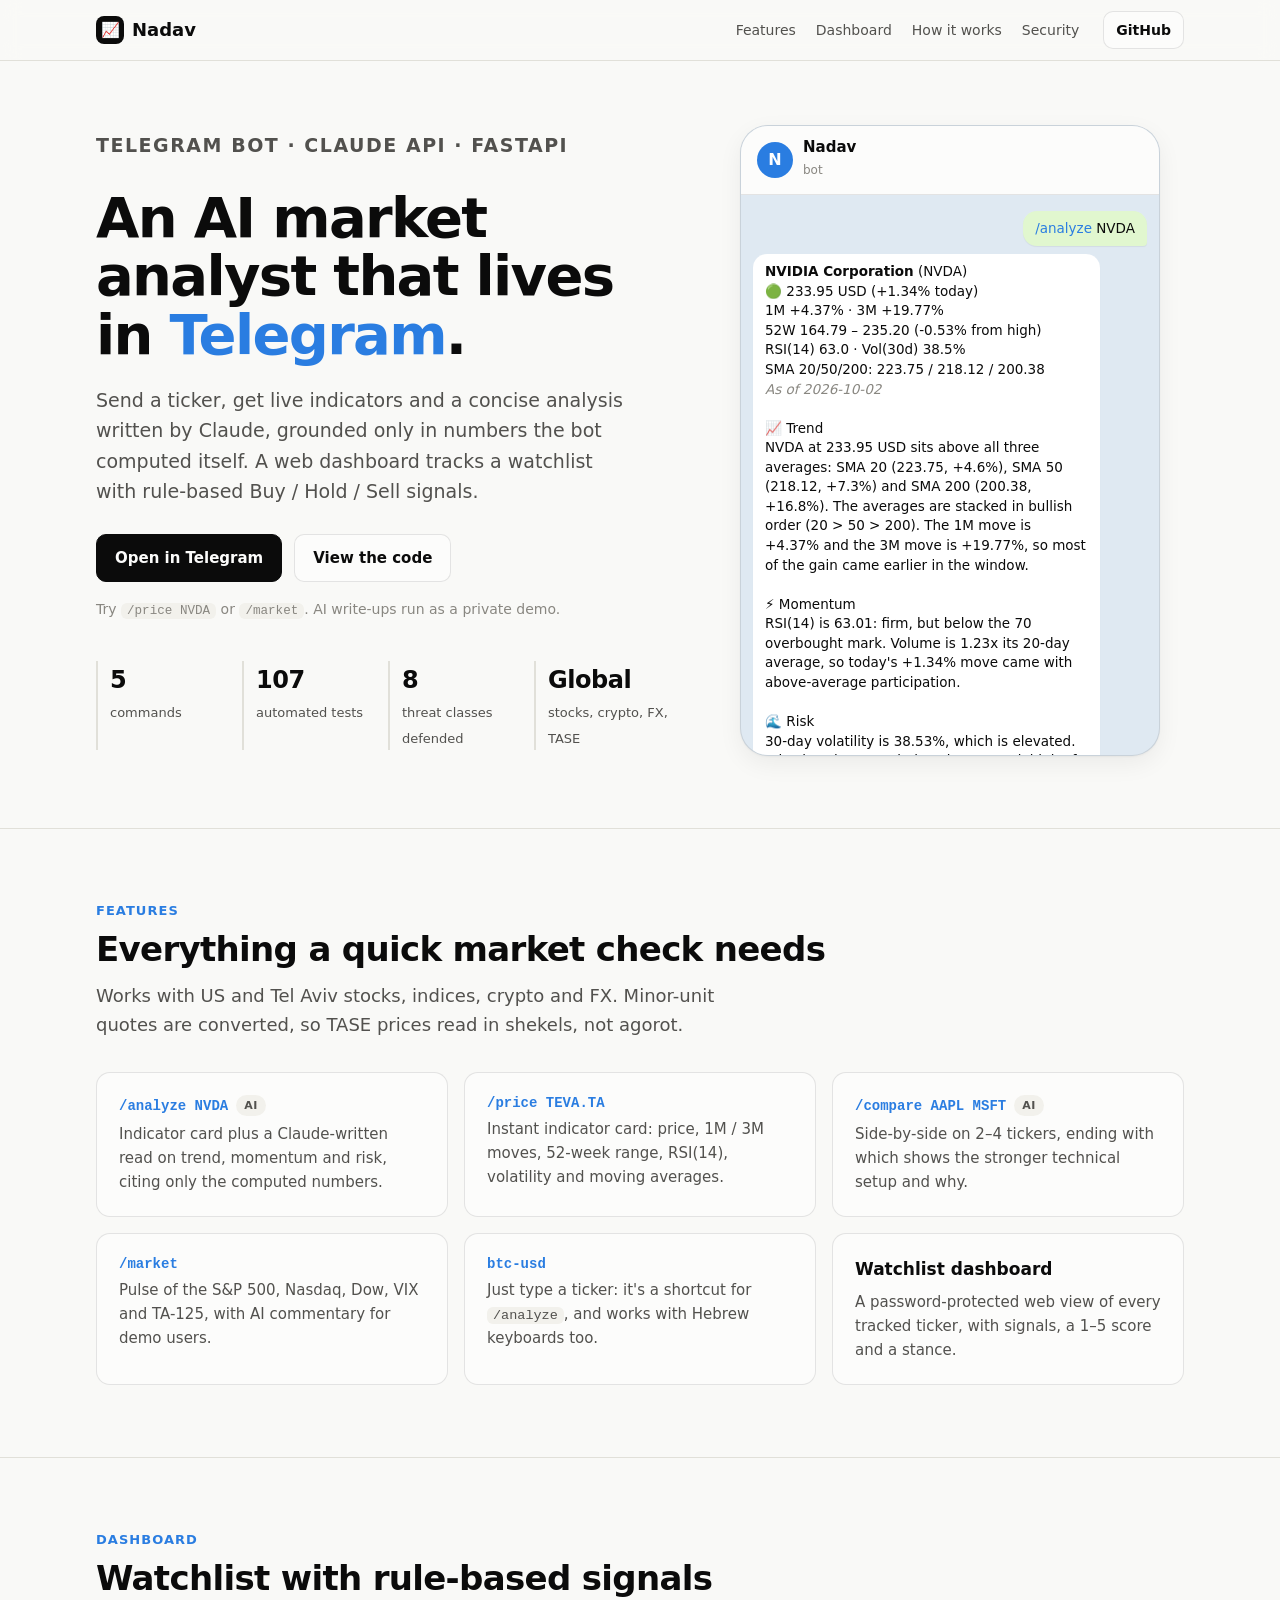
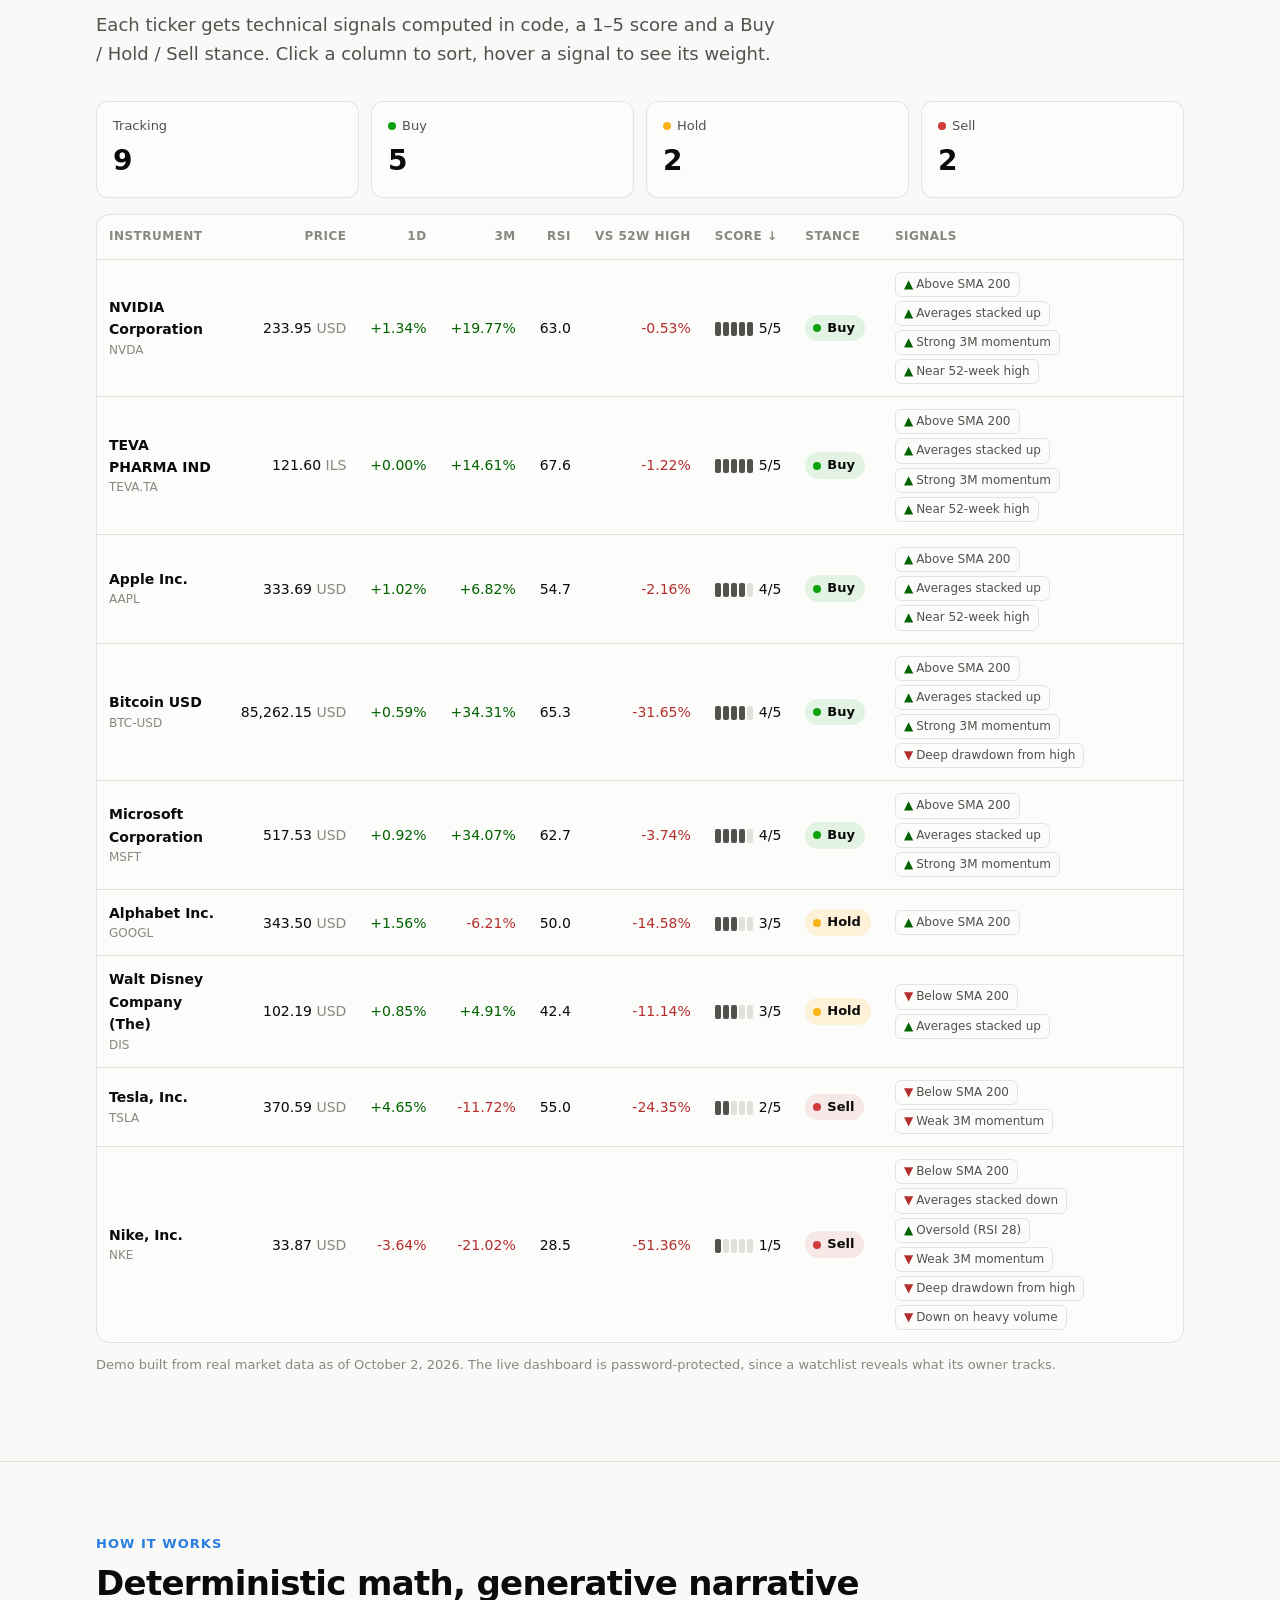
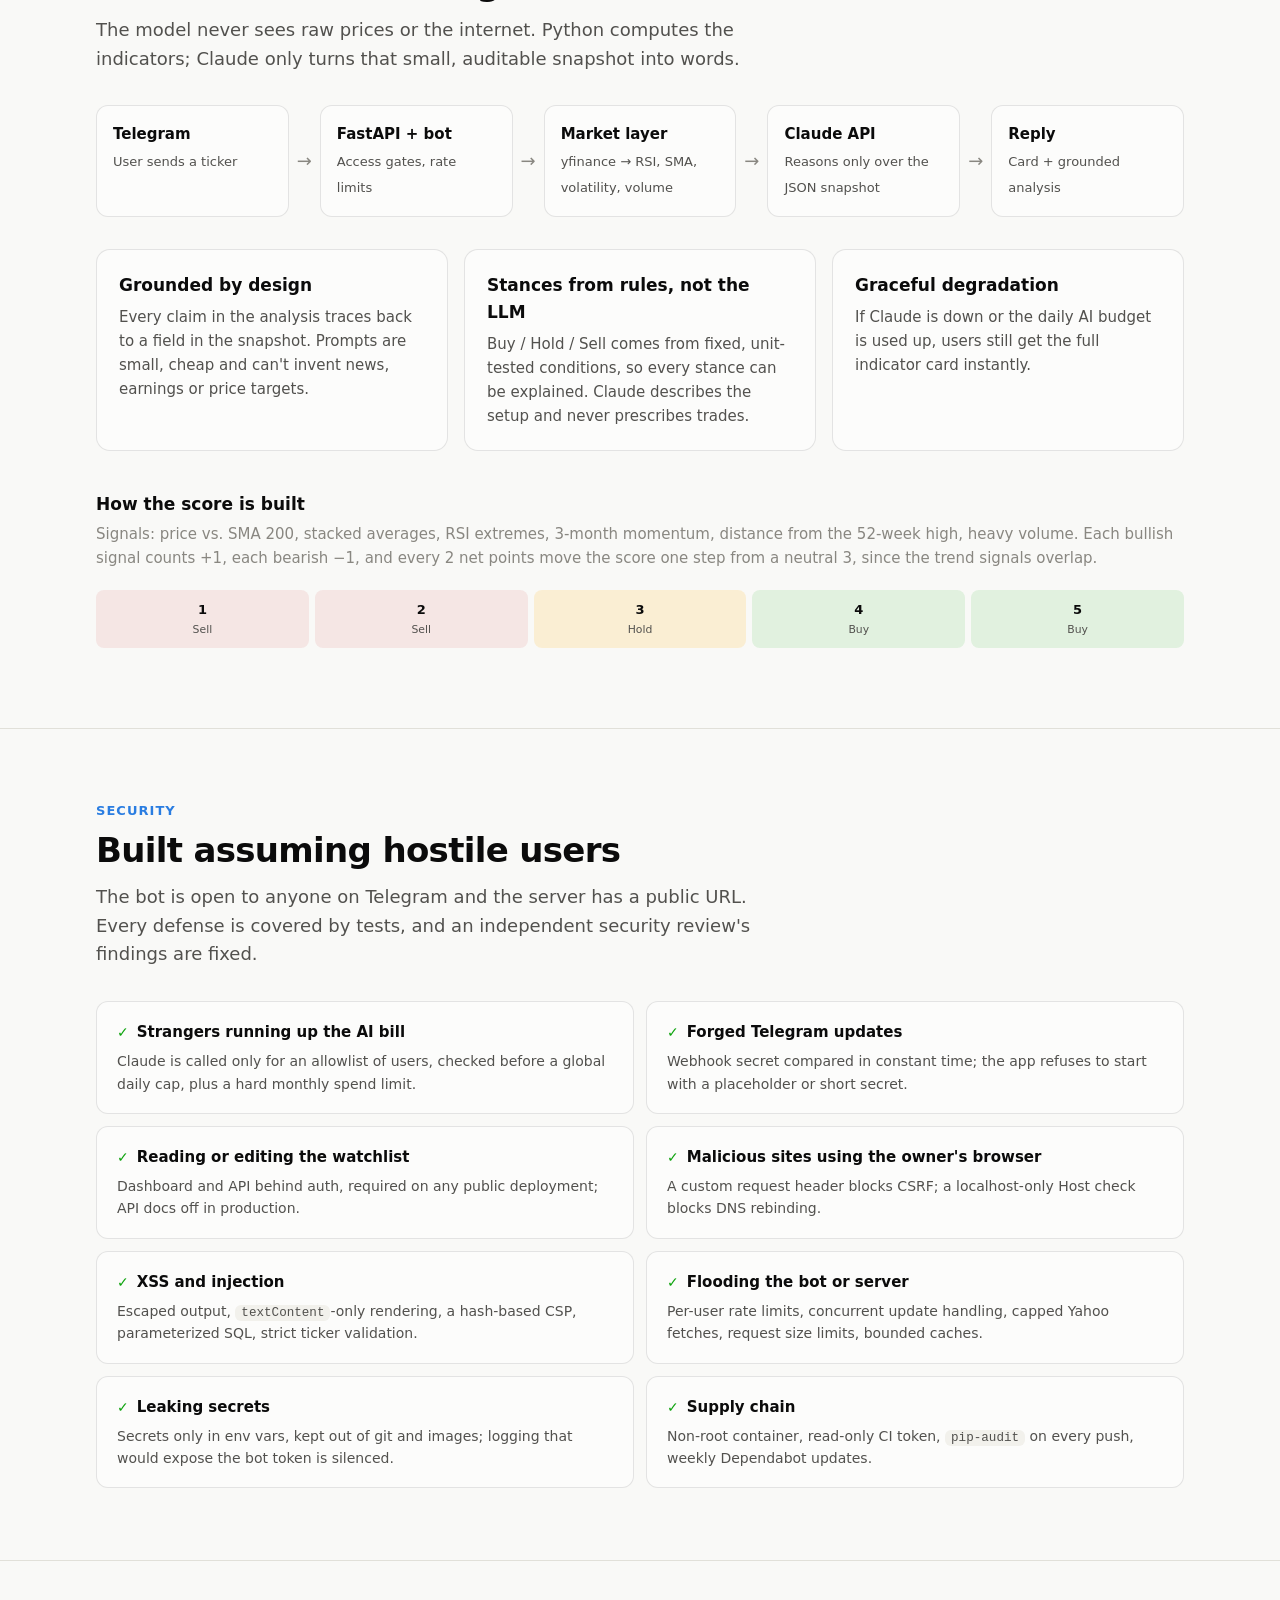
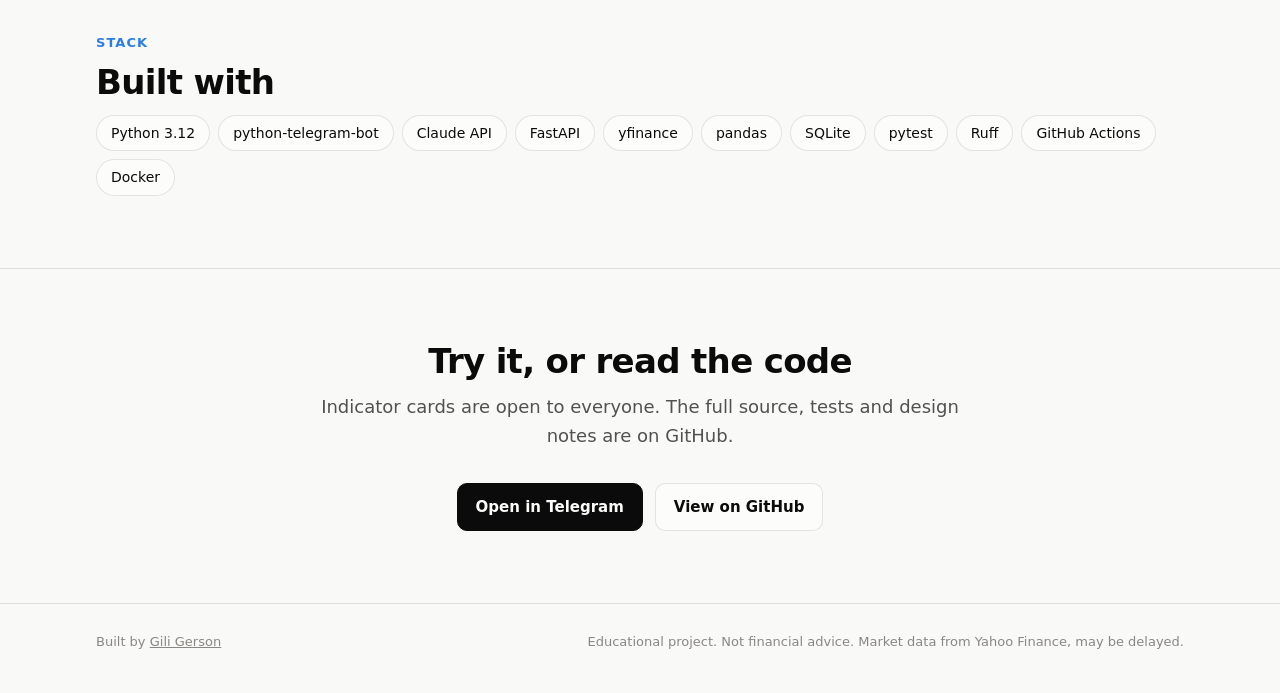
==== commit 7b286405: "Switch the landing page back to English Reverts the Hebrew translation (b8d9efb): the page is aimed " ====
--- a/site/index.html
+++ b/site/index.html
@@ -1,13 +1,12 @@
 <!doctype html>
-<html lang="he" dir="rtl">
+<html lang="en">
 <head>
 <meta charset="utf-8">
 <meta name="viewport" content="width=device-width, initial-scale=1">
-<title>נדב · אנליסט שוק מבוסס AI בטלגרם</title>
-<meta name="description" content="בוט טלגרם שהופך נתוני שוק בזמן אמת לניתוח של Claude שמבוסס על נתונים מחושבים, עם דשבורד מעקב ואותות טכניים לפי חוקים.">
-<meta property="og:title" content="נדב · אנליסט שוק מבוסס AI בטלגרם">
-<meta property="og:description" content="מדדים בזמן אמת, ניתוח של Claude שמבוסס על נתונים מחושבים, ודשבורד מעקב עם אותות לפי חוקים.">
-<meta property="og:locale" content="he_IL">
+<title>Nadav · AI market analyst in Telegram</title>
+<meta name="description" content="A Telegram bot that turns live market data into grounded, Claude-written analysis, with a watchlist dashboard and rule-based technical signals.">
+<meta property="og:title" content="Nadav · AI market analyst in Telegram">
+<meta property="og:description" content="Live indicators, Claude-written analysis grounded in computed data, and a watchlist dashboard with rule-based signals.">
 <meta name="theme-color" content="#0b0b0b">
 <link rel="icon" href="data:image/svg+xml,%3Csvg xmlns='http://www.w3.org/2000/svg' viewBox='0 0 32 32'%3E%3Crect width='32' height='32' rx='8' fill='%230b0b0b'/%3E%3Cpath d='M7 21l6-6 4 4 8-9' stroke='%23fff' stroke-width='3' fill='none' stroke-linecap='round' stroke-linejoin='round'/%3E%3C/svg%3E">
 <link rel="stylesheet" href="styles.css">
@@ -17,12 +16,12 @@
 
 <nav>
   <div class="wrap">
-    <a class="logo" href="#top"><span class="logo-mark" aria-hidden="true">📈</span>נדב</a>
+    <a class="logo" href="#top"><span class="logo-mark" aria-hidden="true">📈</span>Nadav</a>
     <div class="nav-links">
-      <a href="#features">יכולות</a>
-      <a href="#dashboard">דשבורד</a>
-      <a href="#how">איך זה עובד</a>
-      <a href="#security">אבטחה</a>
+      <a href="#features">Features</a>
+      <a href="#dashboard">Dashboard</a>
+      <a href="#how">How it works</a>
+      <a href="#security">Security</a>
     </div>
     <a class="btn btn-small" href="https://github.com/GiliGerson/nadav-bot">GitHub</a>
   </div>
@@ -31,23 +30,23 @@
 <header class="hero" id="top">
   <div class="wrap">
     <div>
-      <p class="eyebrow">בוט טלגרם · Claude API · FastAPI</p>
-      <h1>אנליסט שוק מבוסס AI, ישירות ב<span>טלגרם</span>.</h1>
-      <p>שולחים סימול של מניה ומקבלים מדדים בזמן אמת וניתוח תמציתי שכותב Claude, על בסיס מספרים שהבוט חישב בעצמו בלבד. דשבורד מעקב מציג לכל מניה המלצת קנייה, החזקה או מכירה לפי חוקים קבועים.</p>
+      <p class="eyebrow">Telegram bot · Claude API · FastAPI</p>
+      <h1>An AI market analyst that lives in <span>Telegram</span>.</h1>
+      <p>Send a ticker, get live indicators and a concise analysis written by Claude, grounded only in numbers the bot computed itself. A web dashboard tracks a watchlist with rule-based Buy / Hold / Sell signals.</p>
       <div class="cta">
-        <a class="btn btn-primary" href="https://t.me/NadavFinancialBot">פתיחה בטלגרם</a>
-        <a class="btn" href="https://github.com/GiliGerson/nadav-bot">לקוד ב-GitHub</a>
-      </div>
-      <p class="note">נסו <code>/price NVDA</code> או <code>/market</code>. ניתוחי ה-AI זמינים כהדגמה פרטית.</p>
+        <a class="btn btn-primary" href="https://t.me/NadavFinancialBot">Open in Telegram</a>
+        <a class="btn" href="https://github.com/GiliGerson/nadav-bot">View the code</a>
+      </div>
+      <p class="note">Try <code>/price NVDA</code> or <code>/market</code>. AI write-ups run as a private demo.</p>
       <div class="stats">
-        <div class="stat"><b>5</b><span>פקודות</span></div>
-        <div class="stat"><b>107</b><span>בדיקות אוטומטיות</span></div>
-        <div class="stat"><b>8</b><span>סוגי איומים מכוסים</span></div>
-        <div class="stat"><b>גלובלי</b><span>מניות, קריפטו, מט״ח ות״א</span></div>
-      </div>
-    </div>
-
-    <div class="phone" dir="ltr" lang="en" aria-label="דוגמה לשיחה עם הבוט">
+        <div class="stat"><b>5</b><span>commands</span></div>
+        <div class="stat"><b>107</b><span>automated tests</span></div>
+        <div class="stat"><b>8</b><span>threat classes defended</span></div>
+        <div class="stat"><b>Global</b><span>stocks, crypto, FX, TASE</span></div>
+      </div>
+    </div>
+
+    <div class="phone" aria-label="Example conversation with the bot">
       <div class="phone-bar">
         <div class="avatar" aria-hidden="true">N</div>
         <div><b>Nadav</b><small>bot</small></div>
@@ -82,33 +81,33 @@
 
 <section id="features">
   <div class="wrap">
-    <p class="eyebrow">יכולות</p>
-    <h2>כל מה שצריך לבדיקת שוק מהירה</h2>
-    <p class="lede">עובד עם מניות בארה״ב ובבורסת תל אביב, מדדים, קריפטו ומט״ח. מחירים שמצוטטים באגורות מומרים, כך שמניות בתל אביב מוצגות בשקלים.</p>
+    <p class="eyebrow">Features</p>
+    <h2>Everything a quick market check needs</h2>
+    <p class="lede">Works with US and Tel Aviv stocks, indices, crypto and FX. Minor-unit quotes are converted, so TASE prices read in shekels, not agorot.</p>
     <div class="grid">
       <div class="card">
         <h3><span class="cmd">/analyze NVDA</span> <span class="pill">AI</span></h3>
-        <p>כרטיס מדדים וניתוח של Claude על מגמה, מומנטום וסיכון, שמצטט רק את המספרים שחושבו.</p>
+        <p>Indicator card plus a Claude-written read on trend, momentum and risk, citing only the computed numbers.</p>
       </div>
       <div class="card">
         <h3><span class="cmd">/price TEVA.TA</span></h3>
-        <p>כרטיס מדדים מיידי: מחיר, שינוי בחודש ובשלושה חודשים, טווח שנתי, RSI, תנודתיות וממוצעים נעים.</p>
+        <p>Instant indicator card: price, 1M / 3M moves, 52-week range, RSI(14), volatility and moving averages.</p>
       </div>
       <div class="card">
         <h3><span class="cmd">/compare AAPL MSFT</span> <span class="pill">AI</span></h3>
-        <p>השוואה בין 2–4 מניות, עם שורת סיכום: למי התמונה הטכנית החזקה יותר, ולמה.</p>
+        <p>Side-by-side on 2–4 tickers, ending with which shows the stronger technical setup and why.</p>
       </div>
       <div class="card">
         <h3><span class="cmd">/market</span></h3>
-        <p>תמונת מצב של S&amp;P 500, נאסד״ק, דאו ג׳ונס, VIX ות״א 125, עם פרשנות AI למשתמשי ההדגמה.</p>
+        <p>Pulse of the S&amp;P 500, Nasdaq, Dow, VIX and TA-125, with AI commentary for demo users.</p>
       </div>
       <div class="card">
         <h3><span class="cmd">btc-usd</span></h3>
-        <p>מספיק להקליד סימול: זה קיצור דרך ל-<code>/analyze</code>, ועובד גם במקלדת עברית.</p>
-      </div>
-      <div class="card">
-        <h3>דשבורד מעקב</h3>
-        <p>תצוגת ווב מוגנת בסיסמה של כל המניות במעקב, עם אותות, ציון 1–5 והמלצה.</p>
+        <p>Just type a ticker: it's a shortcut for <code>/analyze</code>, and works with Hebrew keyboards too.</p>
+      </div>
+      <div class="card">
+        <h3>Watchlist dashboard</h3>
+        <p>A password-protected web view of every tracked ticker, with signals, a 1–5 score and a stance.</p>
       </div>
     </div>
   </div>
@@ -116,15 +115,15 @@
 
 <section id="dashboard">
   <div class="wrap">
-    <p class="eyebrow">דשבורד</p>
-    <h2>רשימת מעקב עם אותות לפי חוקים</h2>
-    <p class="lede">כל מניה מקבלת אותות טכניים שמחושבים בקוד, ציון 1–5 והמלצה: קנייה, החזקה או מכירה. לחיצה על כותרת עמודה ממיינת, ומעבר עם העכבר על אות מציג את המשקל שלו.</p>
-
-    <div class="tiles" aria-label="סיכום">
-      <div class="tile"><div class="label">במעקב</div><div class="value" id="t-total">–</div></div>
-      <div class="tile"><div class="label"><span class="swatch buy"></span>קנייה</div><div class="value" id="t-Buy">–</div></div>
-      <div class="tile"><div class="label"><span class="swatch hold"></span>החזקה</div><div class="value" id="t-Hold">–</div></div>
-      <div class="tile"><div class="label"><span class="swatch sell"></span>מכירה</div><div class="value" id="t-Sell">–</div></div>
+    <p class="eyebrow">Dashboard</p>
+    <h2>Watchlist with rule-based signals</h2>
+    <p class="lede">Each ticker gets technical signals computed in code, a 1–5 score and a Buy / Hold / Sell stance. Click a column to sort, hover a signal to see its weight.</p>
+
+    <div class="tiles" aria-label="Summary">
+      <div class="tile"><div class="label">Tracking</div><div class="value" id="t-total">–</div></div>
+      <div class="tile"><div class="label"><span class="swatch buy"></span>Buy</div><div class="value" id="t-Buy">–</div></div>
+      <div class="tile"><div class="label"><span class="swatch hold"></span>Hold</div><div class="value" id="t-Hold">–</div></div>
+      <div class="tile"><div class="label"><span class="swatch sell"></span>Sell</div><div class="value" id="t-Sell">–</div></div>
     </div>
 
     <div class="table-card">
@@ -132,93 +131,93 @@
         <table>
           <thead>
             <tr>
-              <th data-sort="name">מניה<span class="arrow-ind"></span></th>
-              <th class="num" data-sort="price">מחיר<span class="arrow-ind"></span></th>
-              <th class="num" data-sort="change_1d_pct">יומי<span class="arrow-ind"></span></th>
-              <th class="num" data-sort="change_3m_pct">3 חודשים<span class="arrow-ind"></span></th>
+              <th data-sort="name">Instrument<span class="arrow-ind"></span></th>
+              <th class="num" data-sort="price">Price<span class="arrow-ind"></span></th>
+              <th class="num" data-sort="change_1d_pct">1D<span class="arrow-ind"></span></th>
+              <th class="num" data-sort="change_3m_pct">3M<span class="arrow-ind"></span></th>
               <th class="num" data-sort="rsi_14">RSI<span class="arrow-ind"></span></th>
-              <th class="num" data-sort="from_52w_high_pct">מהשיא השנתי<span class="arrow-ind"></span></th>
-              <th data-sort="score">ציון<span class="arrow-ind"></span></th>
-              <th data-sort="stance">המלצה<span class="arrow-ind"></span></th>
-              <th>אותות</th>
+              <th class="num" data-sort="from_52w_high_pct">vs 52W high<span class="arrow-ind"></span></th>
+              <th data-sort="score">Score<span class="arrow-ind"></span></th>
+              <th data-sort="stance">Stance<span class="arrow-ind"></span></th>
+              <th>Signals</th>
             </tr>
           </thead>
-          <tbody id="rows"><tr><td colspan="9" class="muted">טוען נתוני הדגמה…</td></tr></tbody>
+          <tbody id="rows"><tr><td colspan="9" class="muted">Loading demo data…</td></tr></tbody>
         </table>
       </div>
     </div>
-    <p class="caption">ההדגמה בנויה מנתוני שוק אמיתיים מ-2 באוקטובר 2026. הדשבורד האמיתי מוגן בסיסמה, כי רשימת מעקב חושפת במה הבעלים מתעניינים.</p>
+    <p class="caption">Demo built from real market data as of October 2, 2026. The live dashboard is password-protected, since a watchlist reveals what its owner tracks.</p>
   </div>
 </section>
 
 <section id="how">
   <div class="wrap">
-    <p class="eyebrow">איך זה עובד</p>
-    <h2>החישובים בקוד, הניסוח ב-AI</h2>
-    <p class="lede">המודל לא רואה מחירים גולמיים ולא את האינטרנט. Python מחשב את המדדים, ו-Claude רק הופך את תמונת המצב הקטנה, שאפשר לבדוק כל מספר בה, למילים.</p>
-
-    <div class="flow" aria-label="מסלול הבקשה">
-      <div class="step"><b>טלגרם</b><span>המשתמש שולח סימול</span></div>
-      <div class="arrow" aria-hidden="true">←</div>
-      <div class="step"><b>FastAPI + הבוט</b><span>בקרת גישה ומגבלות קצב</span></div>
-      <div class="arrow" aria-hidden="true">←</div>
-      <div class="step"><b>שכבת השוק</b><span>yfinance ← RSI, ממוצעים, תנודתיות, נפח</span></div>
-      <div class="arrow" aria-hidden="true">←</div>
-      <div class="step"><b>Claude API</b><span>מנתח רק את ה-JSON שחושב</span></div>
-      <div class="arrow" aria-hidden="true">←</div>
-      <div class="step"><b>תשובה</b><span>כרטיס מדדים וניתוח מבוסס נתונים</span></div>
+    <p class="eyebrow">How it works</p>
+    <h2>Deterministic math, generative narrative</h2>
+    <p class="lede">The model never sees raw prices or the internet. Python computes the indicators; Claude only turns that small, auditable snapshot into words.</p>
+
+    <div class="flow" aria-label="Request flow">
+      <div class="step"><b>Telegram</b><span>User sends a ticker</span></div>
+      <div class="arrow" aria-hidden="true">→</div>
+      <div class="step"><b>FastAPI + bot</b><span>Access gates, rate limits</span></div>
+      <div class="arrow" aria-hidden="true">→</div>
+      <div class="step"><b>Market layer</b><span>yfinance → RSI, SMA, volatility, volume</span></div>
+      <div class="arrow" aria-hidden="true">→</div>
+      <div class="step"><b>Claude API</b><span>Reasons only over the JSON snapshot</span></div>
+      <div class="arrow" aria-hidden="true">→</div>
+      <div class="step"><b>Reply</b><span>Card + grounded analysis</span></div>
     </div>
 
     <div class="decisions">
       <div class="card">
-        <h3>מבוסס נתונים מהיסוד</h3>
-        <p>כל טענה בניתוח מגיעה משדה בתמונת המצב. הפרומפטים קטנים וזולים, והמודל לא יכול להמציא חדשות, דוחות או מחירי יעד.</p>
-      </div>
-      <div class="card">
-        <h3>ההמלצה מחוקים, לא מהמודל</h3>
-        <p>קנייה, החזקה או מכירה נקבעות לפי תנאים קבועים שמכוסים בבדיקות, כך שאפשר להסביר כל המלצה. Claude מתאר את התמונה ולא ממליץ על עסקאות.</p>
-      </div>
-      <div class="card">
-        <h3>ממשיך לעבוד גם כשמשהו נופל</h3>
-        <p>אם Claude לא זמין או שתקציב ה-AI היומי נגמר, המשתמשים עדיין מקבלים מיד את כרטיס המדדים המלא.</p>
-      </div>
-    </div>
-
-    <h3 class="subhead">איך נבנה הציון</h3>
-    <p class="subtext">האותות: מחיר מול SMA 200, סדר הממוצעים הנעים, ערכי RSI קיצוניים, מומנטום של 3 חודשים, מרחק מהשיא השנתי ונפח מסחר חריג. כל אות חיובי מוסיף נקודה וכל אות שלילי מוריד נקודה, וכל 2 נקודות נטו מזיזות את הציון צעד אחד מ-3, שהוא ניטרלי. החלוקה ב-2 נועדה לאזן את אותות המגמה, שחופפים זה לזה.</p>
+        <h3>Grounded by design</h3>
+        <p>Every claim in the analysis traces back to a field in the snapshot. Prompts are small, cheap and can't invent news, earnings or price targets.</p>
+      </div>
+      <div class="card">
+        <h3>Stances from rules, not the LLM</h3>
+        <p>Buy / Hold / Sell comes from fixed, unit-tested conditions, so every stance can be explained. Claude describes the setup and never prescribes trades.</p>
+      </div>
+      <div class="card">
+        <h3>Graceful degradation</h3>
+        <p>If Claude is down or the daily AI budget is used up, users still get the full indicator card instantly.</p>
+      </div>
+    </div>
+
+    <h3 class="subhead">How the score is built</h3>
+    <p class="subtext">Signals: price vs. SMA 200, stacked averages, RSI extremes, 3-month momentum, distance from the 52-week high, heavy volume. Each bullish signal counts +1, each bearish −1, and every 2 net points move the score one step from a neutral 3, since the trend signals overlap.</p>
     <div class="scale">
-      <div class="stance-Sell">1<small>מכירה</small></div>
-      <div class="stance-Sell">2<small>מכירה</small></div>
-      <div class="stance-Hold">3<small>החזקה</small></div>
-      <div class="stance-Buy">4<small>קנייה</small></div>
-      <div class="stance-Buy">5<small>קנייה</small></div>
+      <div class="stance-Sell">1<small>Sell</small></div>
+      <div class="stance-Sell">2<small>Sell</small></div>
+      <div class="stance-Hold">3<small>Hold</small></div>
+      <div class="stance-Buy">4<small>Buy</small></div>
+      <div class="stance-Buy">5<small>Buy</small></div>
     </div>
   </div>
 </section>
 
 <section id="security">
   <div class="wrap">
-    <p class="eyebrow">אבטחה</p>
-    <h2>נבנה מתוך הנחה שיש משתמשים עוינים</h2>
-    <p class="lede">הבוט פתוח לכל אחד בטלגרם, ולשרת יש כתובת ציבורית. כל הגנה מכוסה בבדיקות, והממצאים של סקירת אבטחה בלתי תלויה תוקנו.</p>
+    <p class="eyebrow">Security</p>
+    <h2>Built assuming hostile users</h2>
+    <p class="lede">The bot is open to anyone on Telegram and the server has a public URL. Every defense is covered by tests, and an independent security review's findings are fixed.</p>
     <div class="threats">
-      <div class="threat"><h3><span class="ico">✓</span>זרים שמנפחים את חשבון ה-AI</h3><p>Claude נקרא רק עבור רשימת משתמשים מורשים, שנבדקת לפני תקרה יומית גלובלית, ובנוסף יש תקרת הוצאות חודשית.</p></div>
-      <div class="threat"><h3><span class="ico">✓</span>הודעות טלגרם מזויפות</h3><p>הסוד של ה-webhook נבדק בזמן קבוע, והשרת מסרב לעלות עם סוד לדוגמה או קצר מדי.</p></div>
-      <div class="threat"><h3><span class="ico">✓</span>צפייה ברשימת המעקב או שינוי שלה</h3><p>הדשבורד וה-API מוגנים בסיסמה, שהיא חובה בכל פריסה ציבורית. תיעוד ה-API כבוי בפרודקשן.</p></div>
-      <div class="threat"><h3><span class="ico">✓</span>אתרים זדוניים שמנצלים את הדפדפן של הבעלים</h3><p>כותרת בקשה ייעודית חוסמת CSRF, ובדיקת Host מקומית חוסמת DNS rebinding.</p></div>
-      <div class="threat"><h3><span class="ico">✓</span>XSS והזרקות</h3><p>פלט מקודד, רינדור עם <code>textContent</code> בלבד, CSP מבוסס hash, שאילתות SQL עם פרמטרים ובדיקה קפדנית של סימולים.</p></div>
-      <div class="threat"><h3><span class="ico">✓</span>הצפה של הבוט או של השרת</h3><p>מגבלת קצב לכל משתמש, טיפול מקבילי בהודעות, הגבלה על בקשות ל-Yahoo, הגבלת גודל בקשות ומטמונים בגודל מוגבל.</p></div>
-      <div class="threat"><h3><span class="ico">✓</span>דליפת סודות</h3><p>סודות נשמרים רק במשתני סביבה, מחוץ ל-git ולאימג׳ים, ולוגים שהיו חושפים את הטוקן של הבוט מושתקים.</p></div>
-      <div class="threat"><h3><span class="ico">✓</span>שרשרת אספקה</h3><p>קונטיינר בלי הרשאות root, טוקן CI לקריאה בלבד, <code>pip-audit</code> בכל העלאה ועדכוני Dependabot שבועיים.</p></div>
+      <div class="threat"><h3><span class="ico">✓</span>Strangers running up the AI bill</h3><p>Claude is called only for an allowlist of users, checked before a global daily cap, plus a hard monthly spend limit.</p></div>
+      <div class="threat"><h3><span class="ico">✓</span>Forged Telegram updates</h3><p>Webhook secret compared in constant time; the app refuses to start with a placeholder or short secret.</p></div>
+      <div class="threat"><h3><span class="ico">✓</span>Reading or editing the watchlist</h3><p>Dashboard and API behind auth, required on any public deployment; API docs off in production.</p></div>
+      <div class="threat"><h3><span class="ico">✓</span>Malicious sites using the owner's browser</h3><p>A custom request header blocks CSRF; a localhost-only Host check blocks DNS rebinding.</p></div>
+      <div class="threat"><h3><span class="ico">✓</span>XSS and injection</h3><p>Escaped output, <code>textContent</code>-only rendering, a hash-based CSP, parameterized SQL, strict ticker validation.</p></div>
+      <div class="threat"><h3><span class="ico">✓</span>Flooding the bot or server</h3><p>Per-user rate limits, concurrent update handling, capped Yahoo fetches, request size limits, bounded caches.</p></div>
+      <div class="threat"><h3><span class="ico">✓</span>Leaking secrets</h3><p>Secrets only in env vars, kept out of git and images; logging that would expose the bot token is silenced.</p></div>
+      <div class="threat"><h3><span class="ico">✓</span>Supply chain</h3><p>Non-root container, read-only CI token, <code>pip-audit</code> on every push, weekly Dependabot updates.</p></div>
     </div>
   </div>
 </section>
 
 <section id="stack">
   <div class="wrap">
-    <p class="eyebrow">טכנולוגיות</p>
-    <h2>נבנה עם</h2>
-    <div class="stack" dir="ltr">
+    <p class="eyebrow">Stack</p>
+    <h2>Built with</h2>
+    <div class="stack">
       <span>Python 3.12</span><span>python-telegram-bot</span><span>Claude API</span><span>FastAPI</span>
       <span>yfinance</span><span>pandas</span><span>SQLite</span><span>pytest</span><span>Ruff</span>
       <span>GitHub Actions</span><span>Docker</span>
@@ -228,19 +227,19 @@
 
 <section class="closing">
   <div class="wrap">
-    <h2>לנסות את הבוט, או לקרוא את הקוד</h2>
-    <p class="lede centered">כרטיסי המדדים פתוחים לכולם. הקוד המלא, הבדיקות והחלטות התכנון נמצאים ב-GitHub.</p>
+    <h2>Try it, or read the code</h2>
+    <p class="lede centered">Indicator cards are open to everyone. The full source, tests and design notes are on GitHub.</p>
     <div class="cta">
-      <a class="btn btn-primary" href="https://t.me/NadavFinancialBot">פתיחה בטלגרם</a>
-      <a class="btn" href="https://github.com/GiliGerson/nadav-bot">לקוד ב-GitHub</a>
+      <a class="btn btn-primary" href="https://t.me/NadavFinancialBot">Open in Telegram</a>
+      <a class="btn" href="https://github.com/GiliGerson/nadav-bot">View on GitHub</a>
     </div>
   </div>
 </section>
 
 <footer>
   <div class="wrap">
-    <span>נבנה על ידי <a href="https://github.com/GiliGerson">גילי גרסון</a></span>
-    <span>פרויקט לימודי, לא ייעוץ השקעות. נתוני השוק מ-Yahoo Finance ועשויים להתעכב.</span>
+    <span>Built by <a href="https://github.com/GiliGerson">Gili Gerson</a></span>
+    <span>Educational project. Not financial advice. Market data from Yahoo Finance, may be delayed.</span>
   </div>
 </footer>
 
--- a/site/styles.css
+++ b/site/styles.css
@@ -56,11 +56,11 @@
   -webkit-font-smoothing: antialiased;
 }
 a { color: inherit; }
-code { font: 0.9em ui-monospace, "SF Mono", Menlo, monospace; background: var(--surface-2); padding: 1px 6px; border-radius: 6px; direction: ltr; unicode-bidi: isolate; }
+code { font: 0.9em ui-monospace, "SF Mono", Menlo, monospace; background: var(--surface-2); padding: 1px 6px; border-radius: 6px; }
 .wrap { max-width: 1120px; margin: 0 auto; padding: 0 16px; }
 section { padding: 72px 0; border-top: 1px solid var(--grid); }
-.eyebrow { font-size: 14px; font-weight: 600; color: var(--brand); margin: 0 0 8px; }
-h2 { font-size: clamp(26px, 4vw, 34px); line-height: 1.25; margin: 0 0 12px; }
+.eyebrow { font-size: 13px; font-weight: 600; letter-spacing: 0.08em; text-transform: uppercase; color: var(--brand); margin: 0 0 8px; }
+h2 { font-size: clamp(26px, 4vw, 34px); line-height: 1.2; letter-spacing: -0.02em; margin: 0 0 12px; }
 .lede { color: var(--ink-2); max-width: 680px; margin: 0 0 32px; font-size: 18px; }
 
 /* --- Nav ------------------------------------------------------------------ */
@@ -74,7 +74,7 @@
   width: 28px; height: 28px; border-radius: 8px; background: var(--accent); color: var(--accent-ink);
   display: grid; place-items: center; font-size: 15px;
 }
-.nav-links { display: flex; gap: 20px; margin-inline-start: auto; font-size: 14px; }
+.nav-links { display: flex; gap: 20px; margin-left: auto; font-size: 14px; }
 .nav-links a { text-decoration: none; color: var(--ink-2); }
 .nav-links a:hover { color: var(--ink); }
 
@@ -91,14 +91,14 @@
 /* --- Hero ----------------------------------------------------------------- */
 .hero { padding: 64px 0 72px; border-top: none; }
 .hero .wrap { display: grid; grid-template-columns: 1.1fr 0.9fr; gap: 48px; align-items: center; }
-.hero h1 { font-size: clamp(36px, 6vw, 56px); line-height: 1.15; letter-spacing: -0.01em; margin: 0 0 20px; }
+.hero h1 { font-size: clamp(36px, 6vw, 56px); line-height: 1.05; letter-spacing: -0.03em; margin: 0 0 20px; }
 .hero h1 span { color: var(--brand); }
 .hero p { font-size: 19px; color: var(--ink-2); margin: 0 0 28px; max-width: 540px; }
 .cta { display: flex; flex-wrap: wrap; gap: 12px; }
 .hero .note { font-size: 14px; color: var(--muted); margin: 16px 0 0; }
 
 .stats { display: grid; grid-template-columns: repeat(4, minmax(0, 1fr)); gap: 12px; margin-top: 40px; }
-.stat { border-inline-start: 2px solid var(--grid); padding-inline-start: 12px; }
+.stat { border-left: 2px solid var(--grid); padding-left: 12px; }
 .stat b { display: block; font-size: 24px; letter-spacing: -0.02em; }
 .stat span { font-size: 13px; color: var(--ink-2); }
 
@@ -126,7 +126,7 @@
 .card { background: var(--surface); border: 1px solid var(--border); border-radius: 14px; padding: 22px; }
 .card h3 { margin: 0 0 6px; font-size: 17px; display: flex; align-items: center; gap: 8px; }
 .card p { margin: 0; color: var(--ink-2); font-size: 15px; }
-.card .cmd { font: 600 14px ui-monospace, "SF Mono", Menlo, monospace; color: var(--brand); direction: ltr; unicode-bidi: isolate; }
+.card .cmd { font: 600 14px ui-monospace, "SF Mono", Menlo, monospace; color: var(--brand); }
 .pill { font-size: 11px; font-weight: 600; padding: 2px 8px; border-radius: 999px; background: var(--surface-2); color: var(--ink-2); text-transform: uppercase; letter-spacing: 0.04em; }
 
 /* --- Dashboard demo -------------------------------------------------------- */
@@ -142,31 +142,29 @@
 .table-card { background: var(--surface); border: 1px solid var(--border); border-radius: 14px; overflow: hidden; }
 .scroll { overflow-x: auto; }
 table { width: 100%; border-collapse: collapse; min-width: 900px; font-size: 14px; }
-th, td { padding: 12px; text-align: start; border-bottom: 1px solid var(--grid); vertical-align: middle; }
+th, td { padding: 12px; text-align: left; border-bottom: 1px solid var(--grid); vertical-align: middle; }
 tbody tr:last-child td { border-bottom: none; }
 tbody tr:hover { background: var(--row-hover); }
-th { font-size: 13px; font-weight: 600; color: var(--muted); white-space: nowrap; user-select: none; }
+th { font-size: 12px; font-weight: 600; color: var(--muted); text-transform: uppercase; letter-spacing: 0.04em; white-space: nowrap; user-select: none; }
 th[data-sort] { cursor: pointer; }
 th[data-sort]:hover { color: var(--ink); }
-/* Numbers read left-to-right even on a Hebrew page, aligned to the column's end. */
-.num { text-align: end; font-variant-numeric: tabular-nums; white-space: nowrap; }
-.ltr { direction: ltr; unicode-bidi: isolate; }
+.num { text-align: right; font-variant-numeric: tabular-nums; white-space: nowrap; }
 .name { font-weight: 600; }
 .ticker { color: var(--muted); font-size: 12px; }
 .up { color: var(--up); }
 .down { color: var(--down); }
 .muted { color: var(--muted); }
-.stance { display: inline-flex; align-items: center; gap: 6px; padding-block: 3px; padding-inline: 8px 10px; border-radius: 999px; font-weight: 600; font-size: 13px; white-space: nowrap; }
+.stance { display: inline-flex; align-items: center; gap: 6px; padding: 3px 10px 3px 8px; border-radius: 999px; font-weight: 600; font-size: 13px; white-space: nowrap; }
 .stance .dot { width: 8px; height: 8px; border-radius: 50%; }
 .stance-Buy { background: var(--good-wash); } .stance-Buy .dot { background: var(--good); }
 .stance-Hold { background: var(--warning-wash); } .stance-Hold .dot { background: var(--warning); }
 .stance-Sell { background: var(--critical-wash); } .stance-Sell .dot { background: var(--critical); }
-.meter { display: inline-flex; gap: 2px; vertical-align: middle; margin-inline-end: 6px; }
+.meter { display: inline-flex; gap: 2px; vertical-align: middle; margin-right: 6px; }
 .meter i { width: 6px; height: 14px; border-radius: 2px; background: var(--grid); }
 .meter i.on { background: var(--ink-2); }
 .chips { display: flex; flex-wrap: wrap; gap: 4px; }
 .chip { font-size: 12px; padding: 2px 8px; border-radius: 6px; border: 1px solid var(--border); color: var(--ink-2); white-space: nowrap; }
-.chip b { font-weight: 600; margin-inline-end: 3px; }
+.chip b { font-weight: 600; margin-right: 3px; }
 .caption { font-size: 13px; color: var(--muted); margin-top: 12px; }
 
 /* --- How it works ---------------------------------------------------------- */
@@ -205,13 +203,13 @@
   .grid, .decisions { grid-template-columns: 1fr 1fr; }
   .threats { grid-template-columns: 1fr; }
   .nav-links { display: none; }
-  nav .btn { margin-inline-start: auto; }
+  nav .btn { margin-left: auto; }
 }
 @media (max-width: 600px) {
   section { padding: 56px 0; }
   .grid, .decisions { grid-template-columns: 1fr; }
   .tiles, .stats { grid-template-columns: repeat(2, minmax(0, 1fr)); }
-  .arrow { transform: rotate(-90deg); width: 100%; padding: 4px 0; }  /* ← becomes ↓ */
+  .arrow { transform: rotate(90deg); width: 100%; padding: 4px 0; }
   .step { flex-basis: 100%; }
   .scale { grid-template-columns: repeat(5, minmax(0, 1fr)); }
   .scale div { padding: 8px 2px; font-size: 12px; }
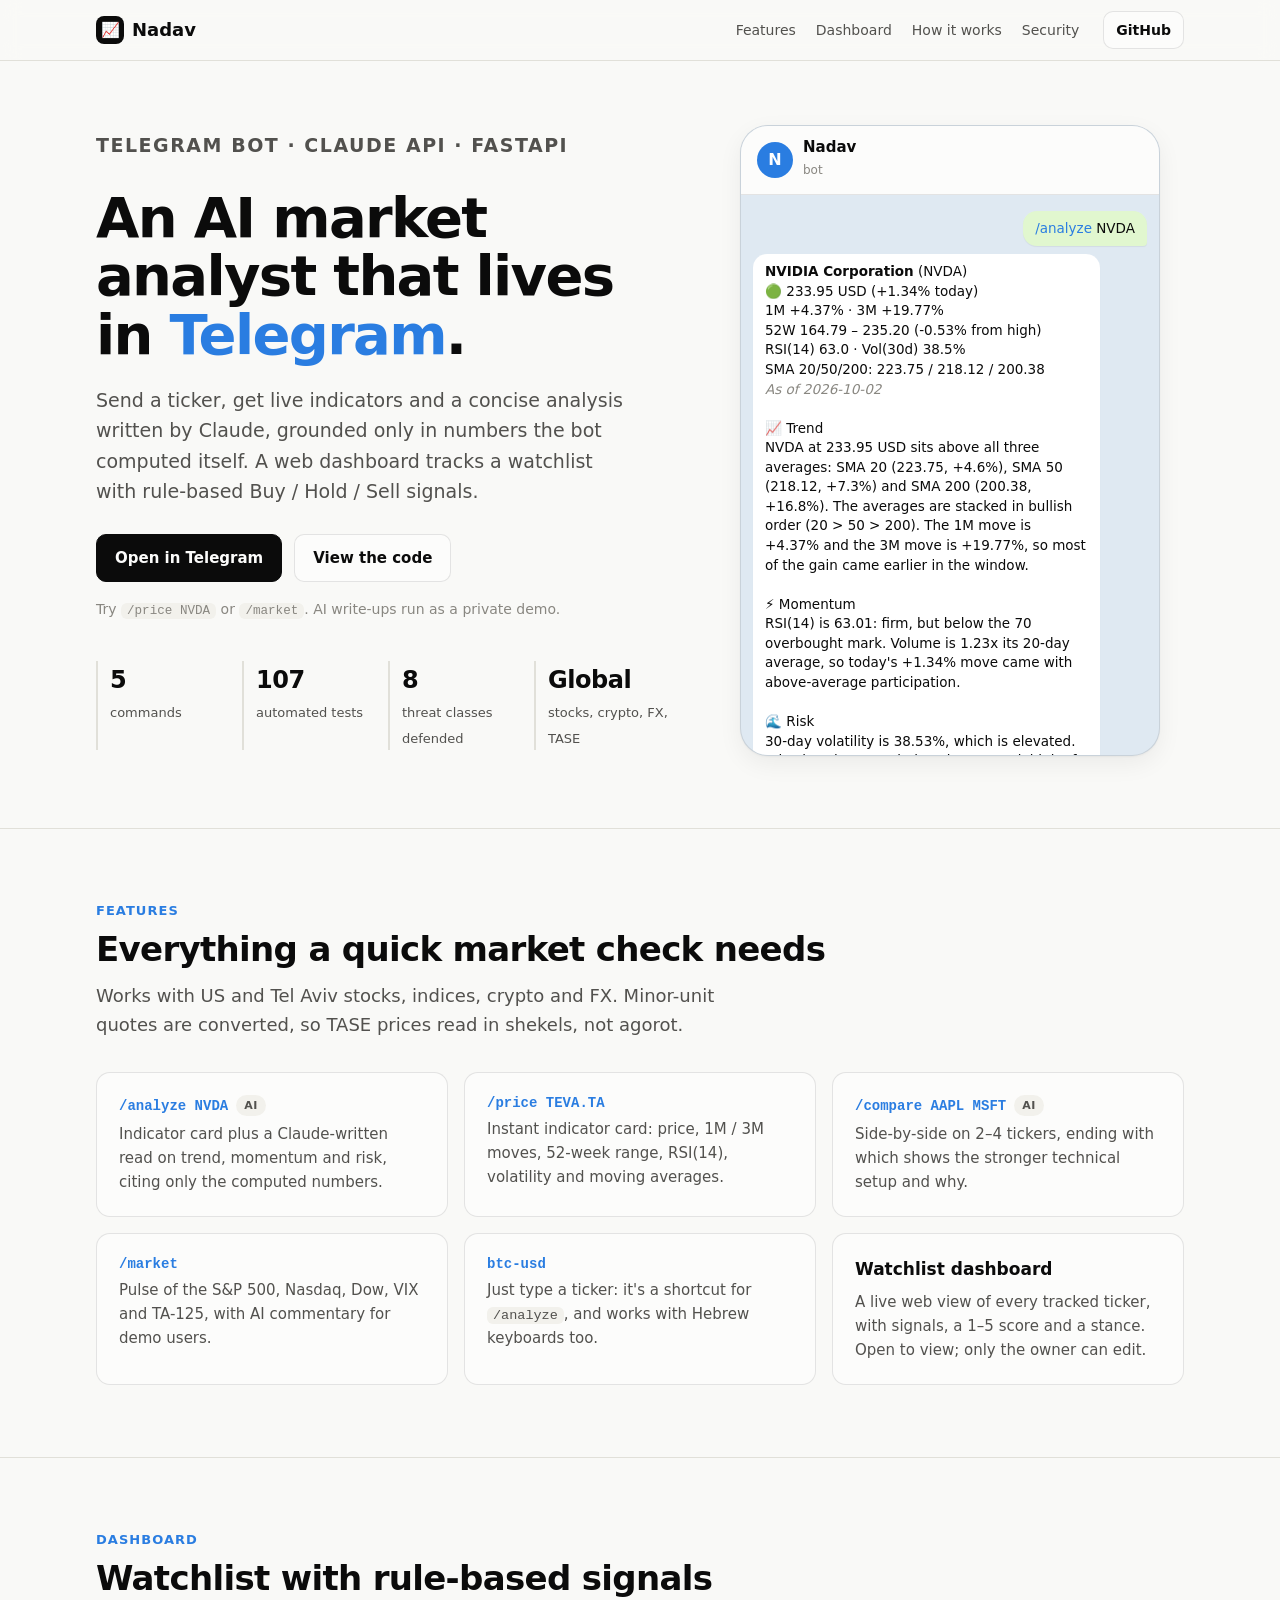
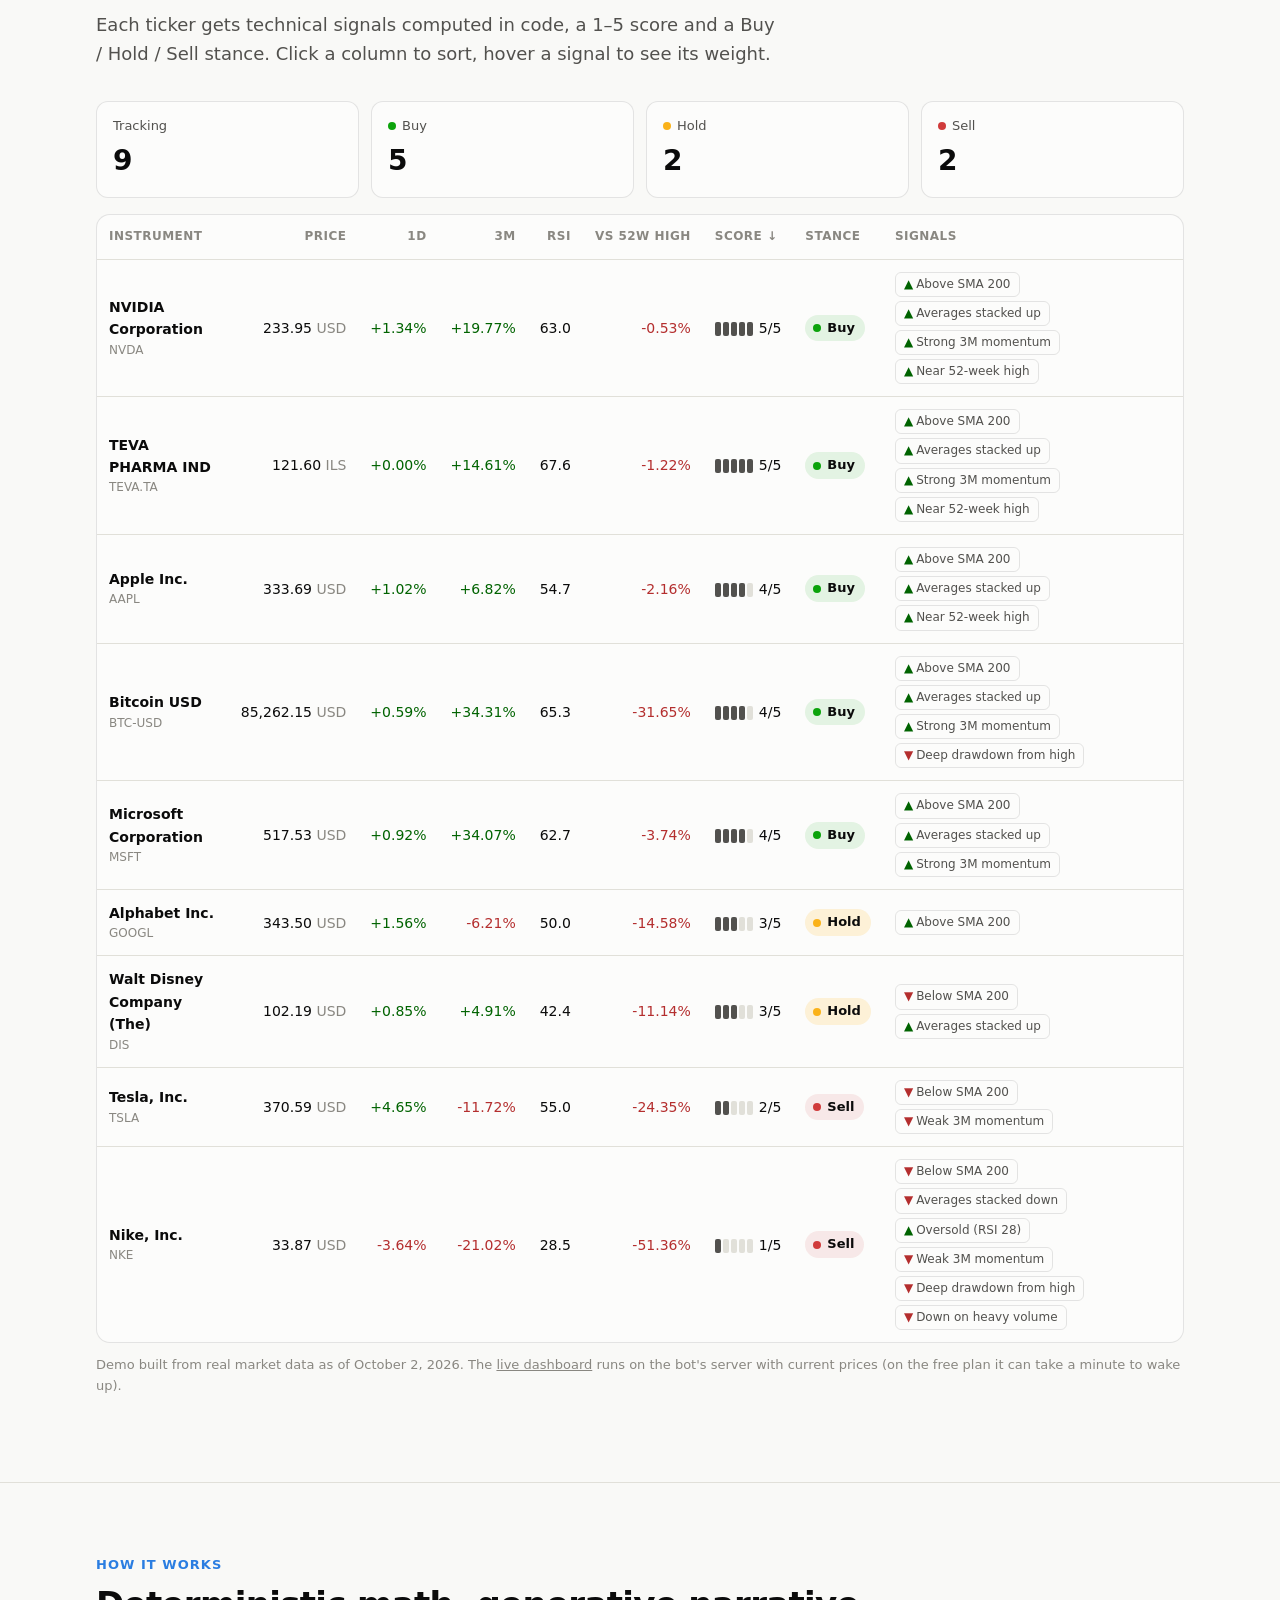
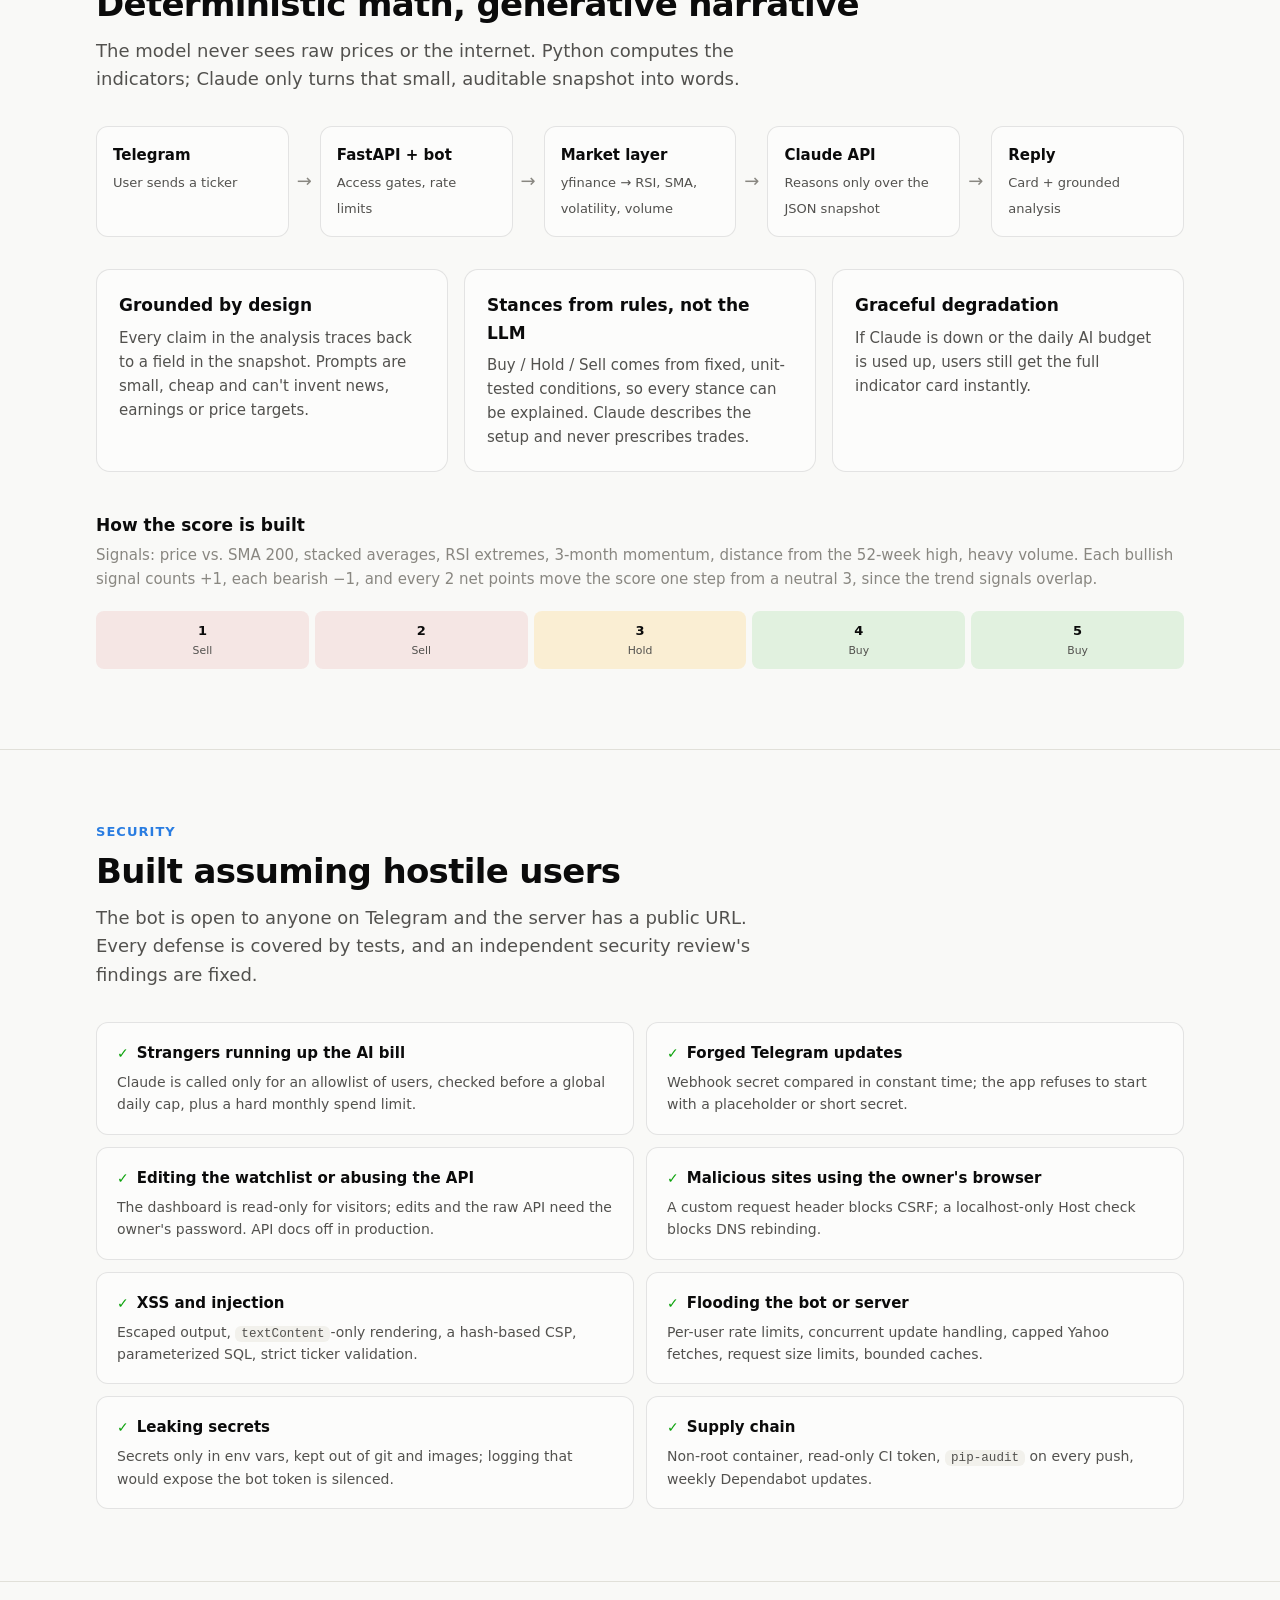
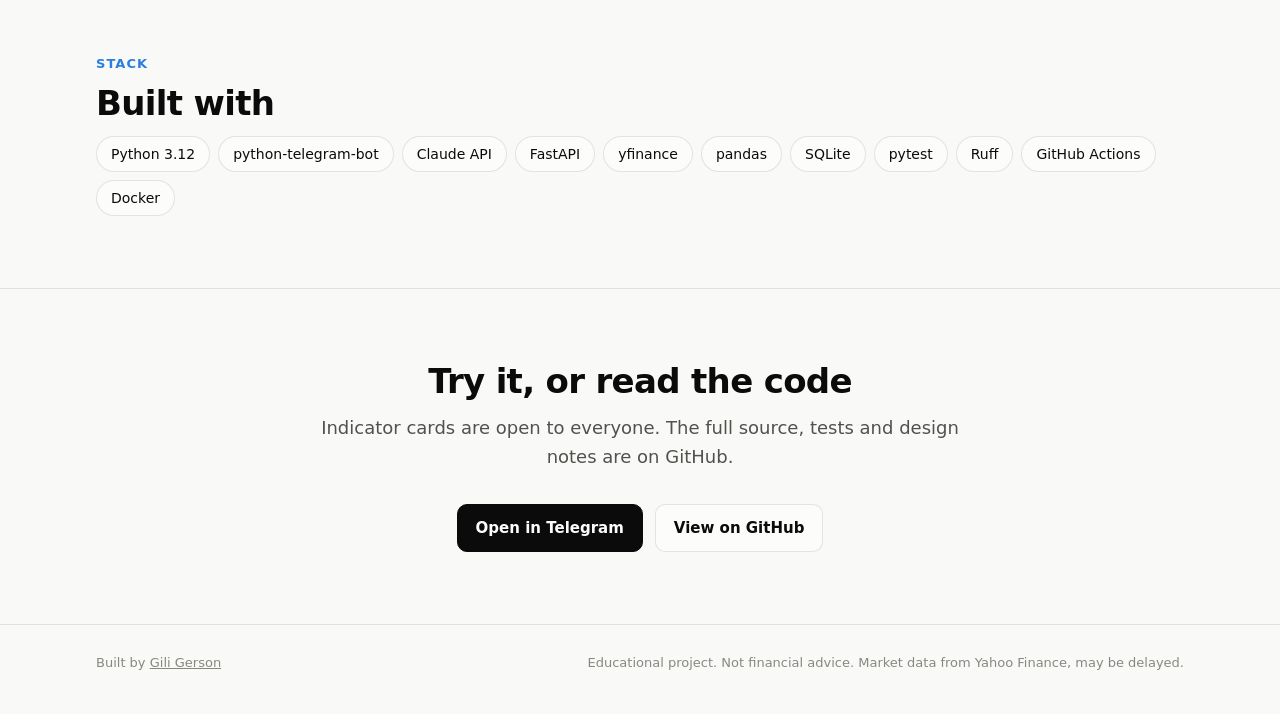
==== commit a577b0fd: "Make the deployed dashboard a public, read-only demo The browser's Basic-auth prompt on the dashboar" ====
--- a/site/index.html
+++ b/site/index.html
@@ -107,7 +107,7 @@
       </div>
       <div class="card">
         <h3>Watchlist dashboard</h3>
-        <p>A password-protected web view of every tracked ticker, with signals, a 1–5 score and a stance.</p>
+        <p>A live web view of every tracked ticker, with signals, a 1–5 score and a stance. Open to view; only the owner can edit.</p>
       </div>
     </div>
   </div>
@@ -146,7 +146,7 @@
         </table>
       </div>
     </div>
-    <p class="caption">Demo built from real market data as of October 2, 2026. The live dashboard is password-protected, since a watchlist reveals what its owner tracks.</p>
+    <p class="caption">Demo built from real market data as of October 2, 2026. The <a href="https://nadav-bot-0prm.onrender.com">live dashboard</a> runs on the bot's server with current prices (on the free plan it can take a minute to wake up).</p>
   </div>
 </section>
 
@@ -203,7 +203,7 @@
     <div class="threats">
       <div class="threat"><h3><span class="ico">✓</span>Strangers running up the AI bill</h3><p>Claude is called only for an allowlist of users, checked before a global daily cap, plus a hard monthly spend limit.</p></div>
       <div class="threat"><h3><span class="ico">✓</span>Forged Telegram updates</h3><p>Webhook secret compared in constant time; the app refuses to start with a placeholder or short secret.</p></div>
-      <div class="threat"><h3><span class="ico">✓</span>Reading or editing the watchlist</h3><p>Dashboard and API behind auth, required on any public deployment; API docs off in production.</p></div>
+      <div class="threat"><h3><span class="ico">✓</span>Editing the watchlist or abusing the API</h3><p>The dashboard is read-only for visitors; edits and the raw API need the owner's password. API docs off in production.</p></div>
       <div class="threat"><h3><span class="ico">✓</span>Malicious sites using the owner's browser</h3><p>A custom request header blocks CSRF; a localhost-only Host check blocks DNS rebinding.</p></div>
       <div class="threat"><h3><span class="ico">✓</span>XSS and injection</h3><p>Escaped output, <code>textContent</code>-only rendering, a hash-based CSP, parameterized SQL, strict ticker validation.</p></div>
       <div class="threat"><h3><span class="ico">✓</span>Flooding the bot or server</h3><p>Per-user rate limits, concurrent update handling, capped Yahoo fetches, request size limits, bounded caches.</p></div>
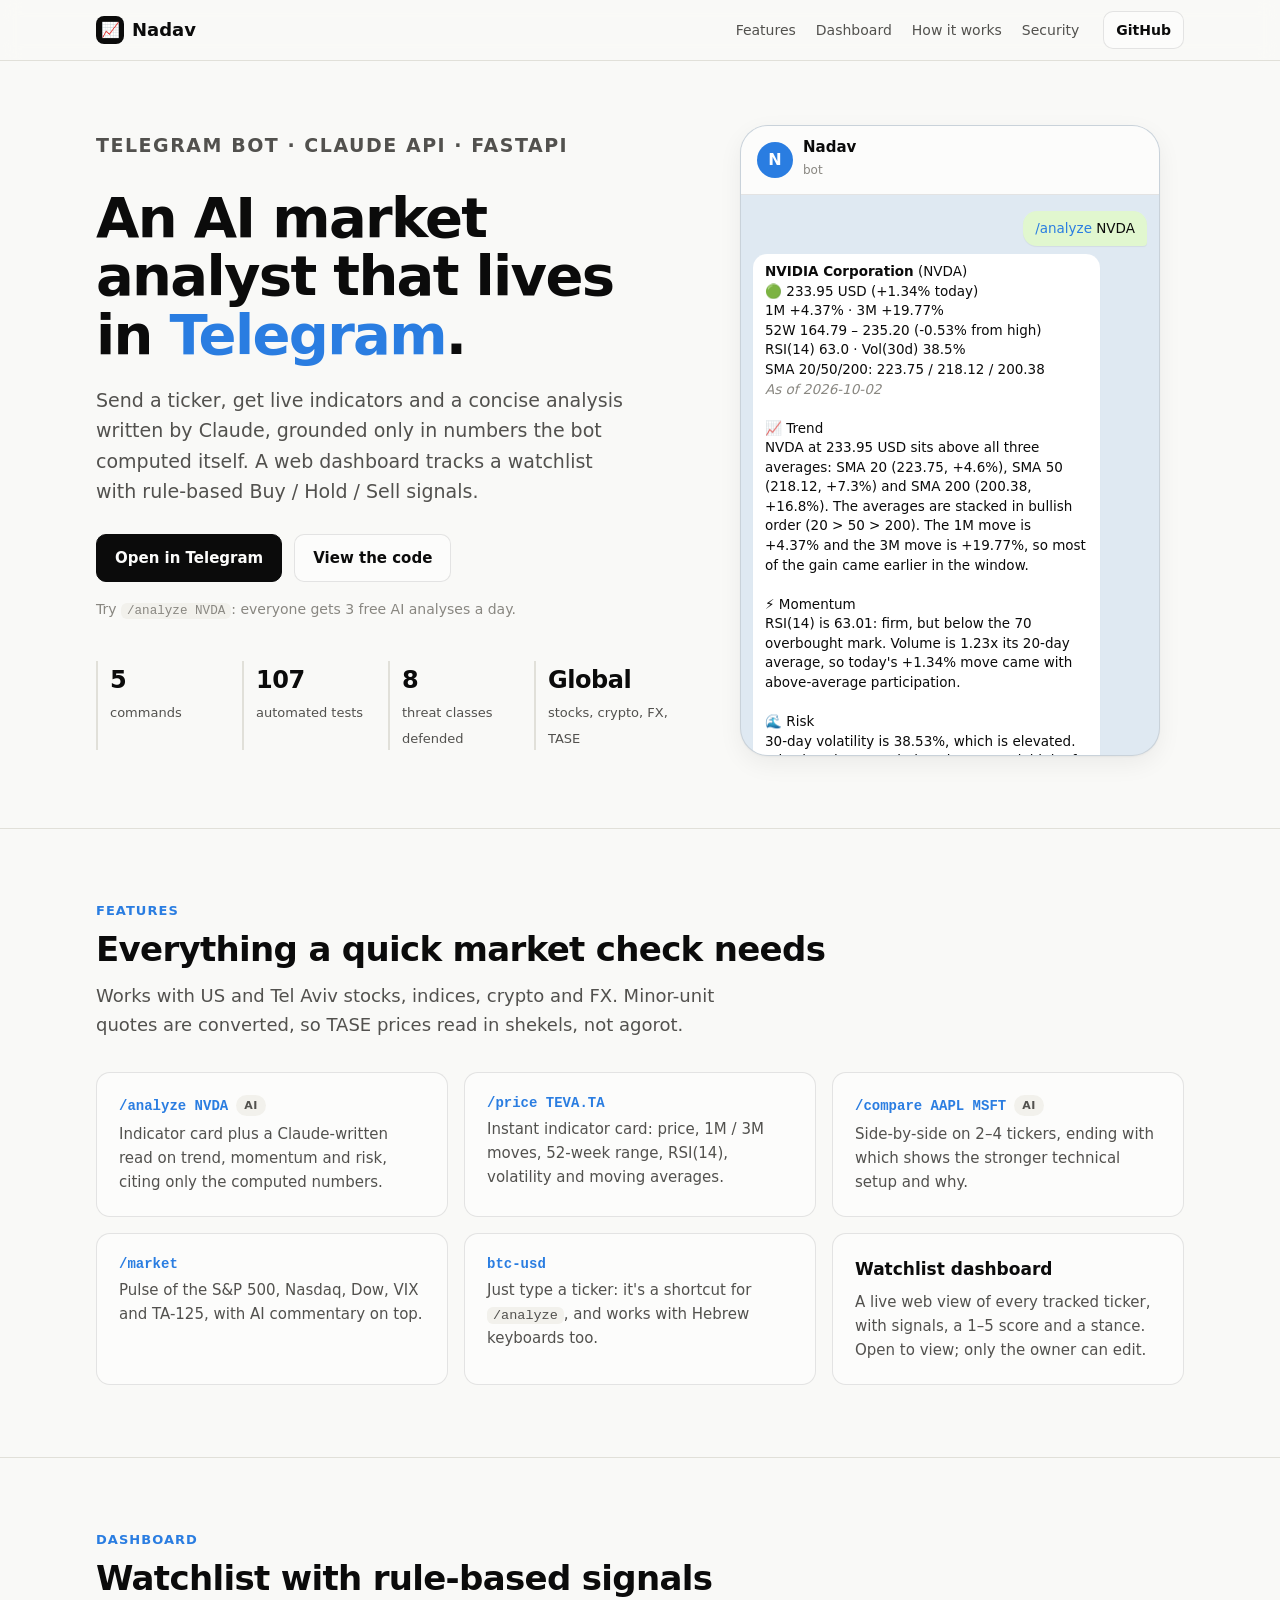
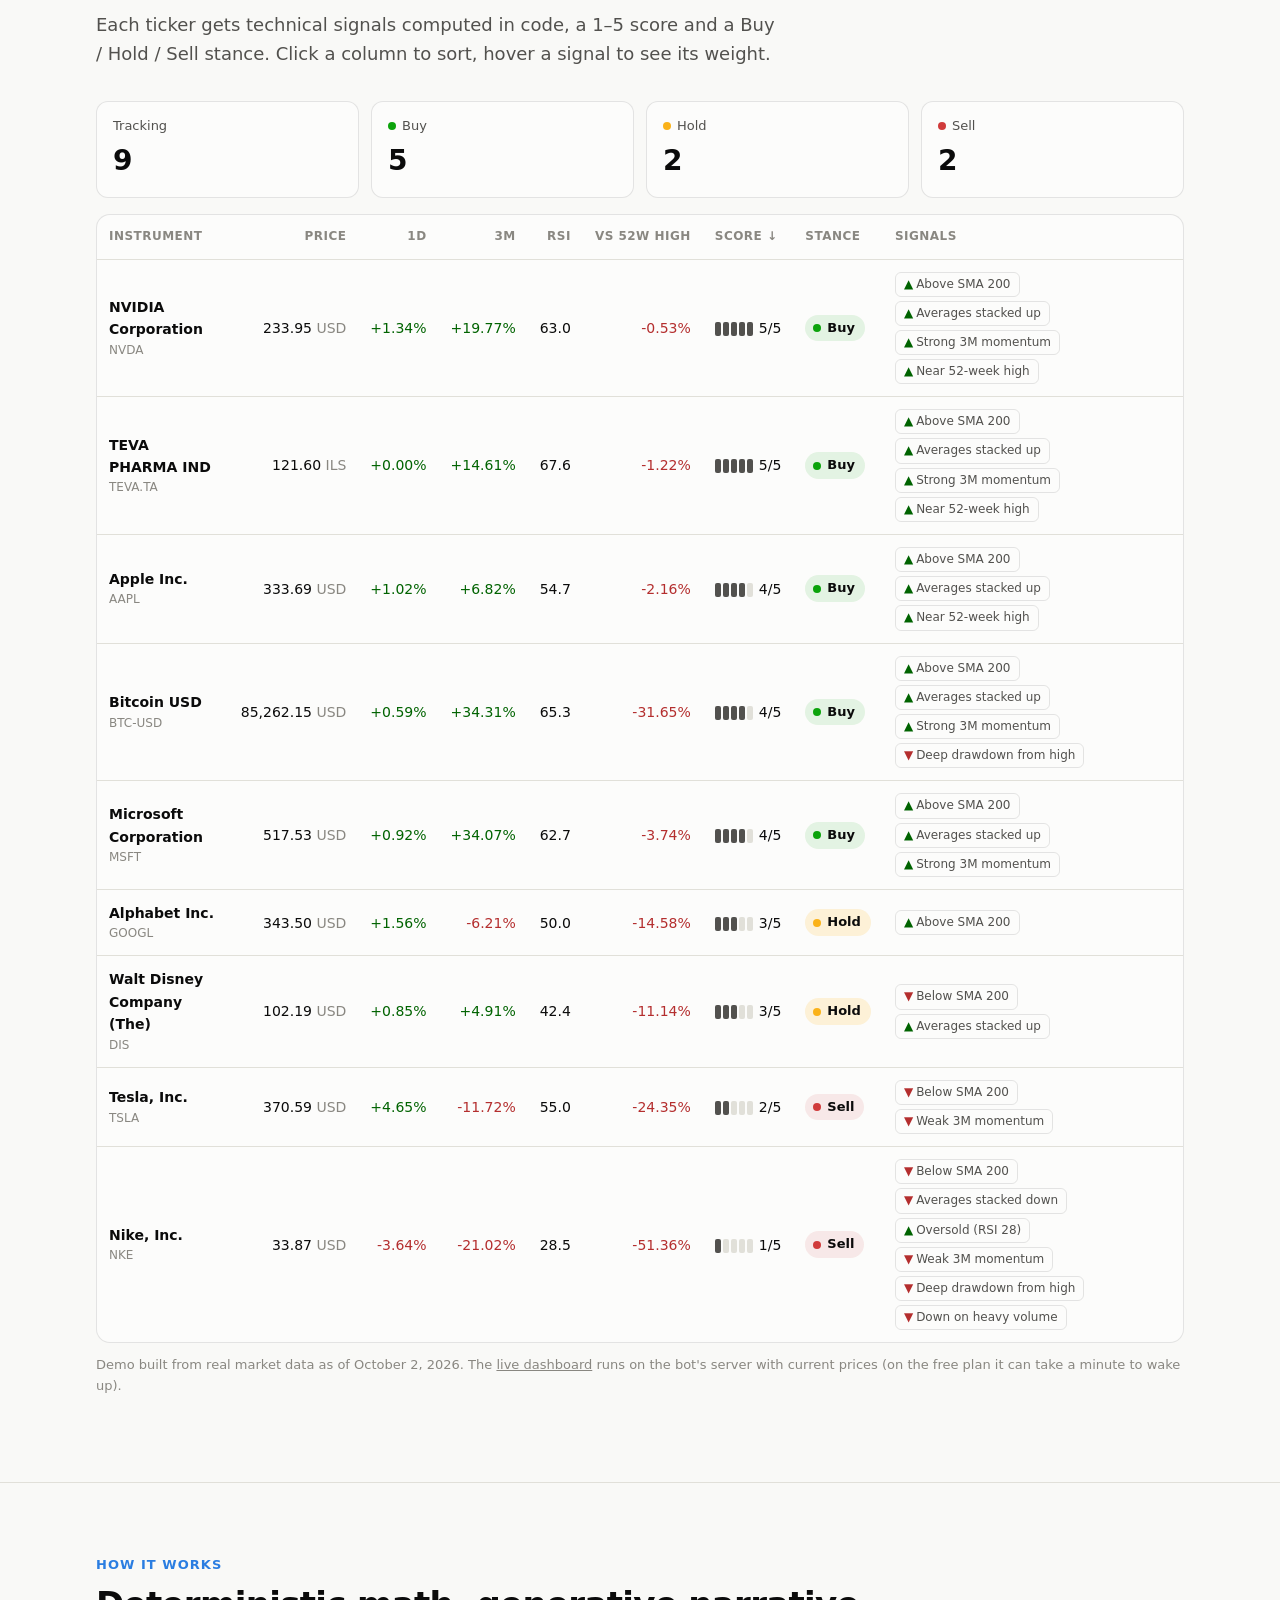
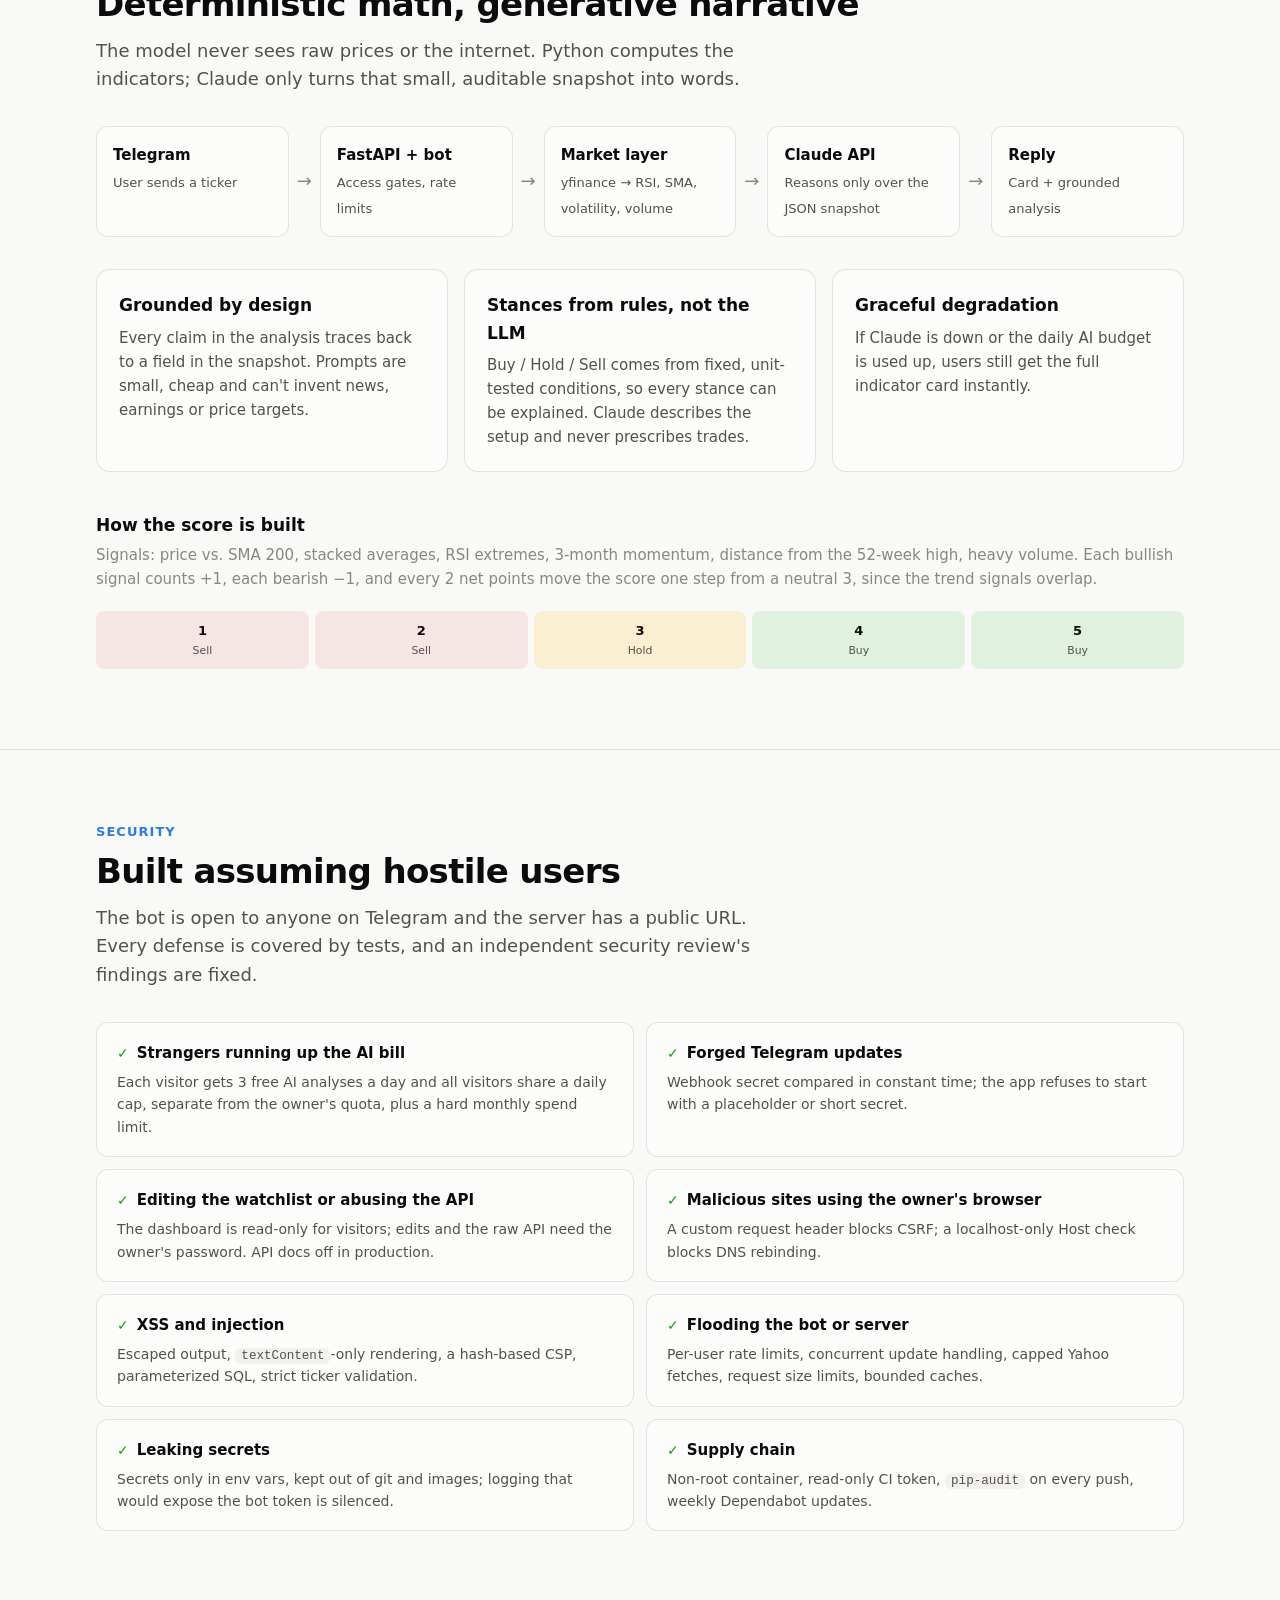
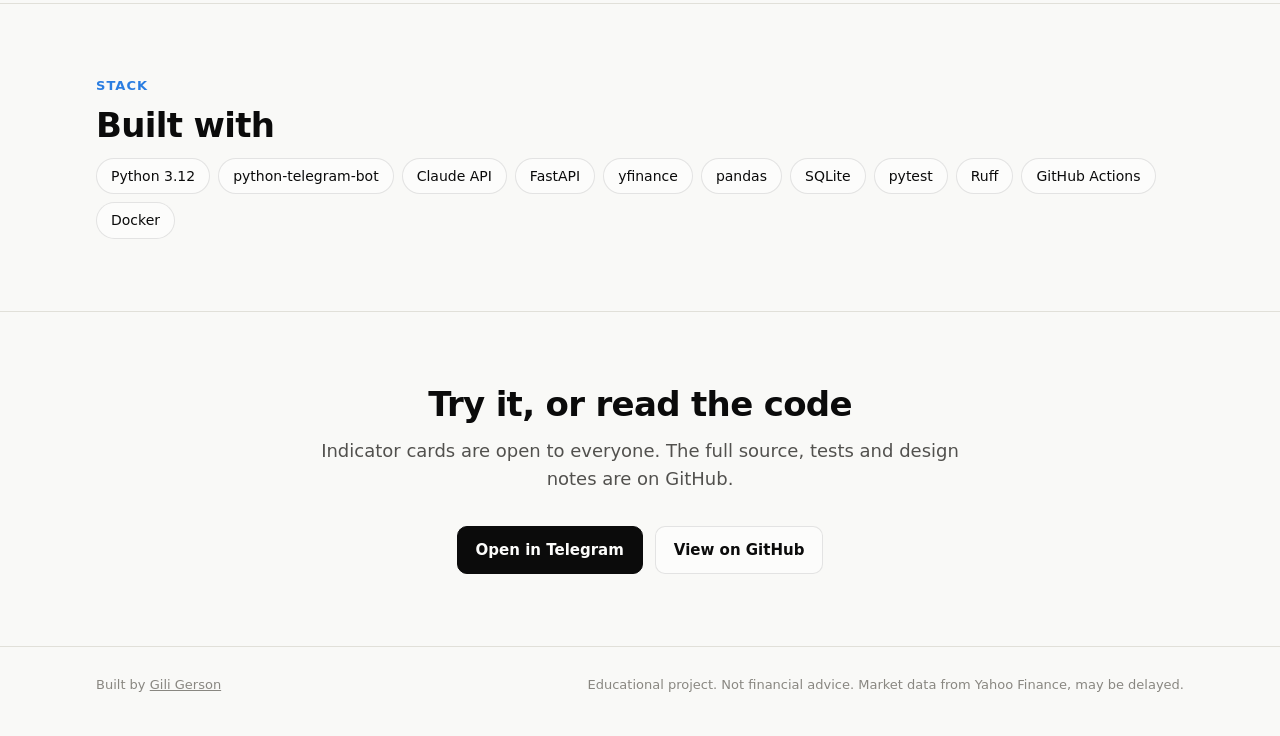
==== commit 6f888d80: "Let every visitor try the AI analysis, within a small daily quota The AI write-up is the point of th" ====
--- a/site/index.html
+++ b/site/index.html
@@ -37,7 +37,7 @@
         <a class="btn btn-primary" href="https://t.me/NadavFinancialBot">Open in Telegram</a>
         <a class="btn" href="https://github.com/GiliGerson/nadav-bot">View the code</a>
       </div>
-      <p class="note">Try <code>/price NVDA</code> or <code>/market</code>. AI write-ups run as a private demo.</p>
+      <p class="note">Try <code>/analyze NVDA</code>: everyone gets 3 free AI analyses a day.</p>
       <div class="stats">
         <div class="stat"><b>5</b><span>commands</span></div>
         <div class="stat"><b>107</b><span>automated tests</span></div>
@@ -99,7 +99,7 @@
       </div>
       <div class="card">
         <h3><span class="cmd">/market</span></h3>
-        <p>Pulse of the S&amp;P 500, Nasdaq, Dow, VIX and TA-125, with AI commentary for demo users.</p>
+        <p>Pulse of the S&amp;P 500, Nasdaq, Dow, VIX and TA-125, with AI commentary on top.</p>
       </div>
       <div class="card">
         <h3><span class="cmd">btc-usd</span></h3>
@@ -201,7 +201,7 @@
     <h2>Built assuming hostile users</h2>
     <p class="lede">The bot is open to anyone on Telegram and the server has a public URL. Every defense is covered by tests, and an independent security review's findings are fixed.</p>
     <div class="threats">
-      <div class="threat"><h3><span class="ico">✓</span>Strangers running up the AI bill</h3><p>Claude is called only for an allowlist of users, checked before a global daily cap, plus a hard monthly spend limit.</p></div>
+      <div class="threat"><h3><span class="ico">✓</span>Strangers running up the AI bill</h3><p>Each visitor gets 3 free AI analyses a day and all visitors share a daily cap, separate from the owner's quota, plus a hard monthly spend limit.</p></div>
       <div class="threat"><h3><span class="ico">✓</span>Forged Telegram updates</h3><p>Webhook secret compared in constant time; the app refuses to start with a placeholder or short secret.</p></div>
       <div class="threat"><h3><span class="ico">✓</span>Editing the watchlist or abusing the API</h3><p>The dashboard is read-only for visitors; edits and the raw API need the owner's password. API docs off in production.</p></div>
       <div class="threat"><h3><span class="ico">✓</span>Malicious sites using the owner's browser</h3><p>A custom request header blocks CSRF; a localhost-only Host check blocks DNS rebinding.</p></div>
